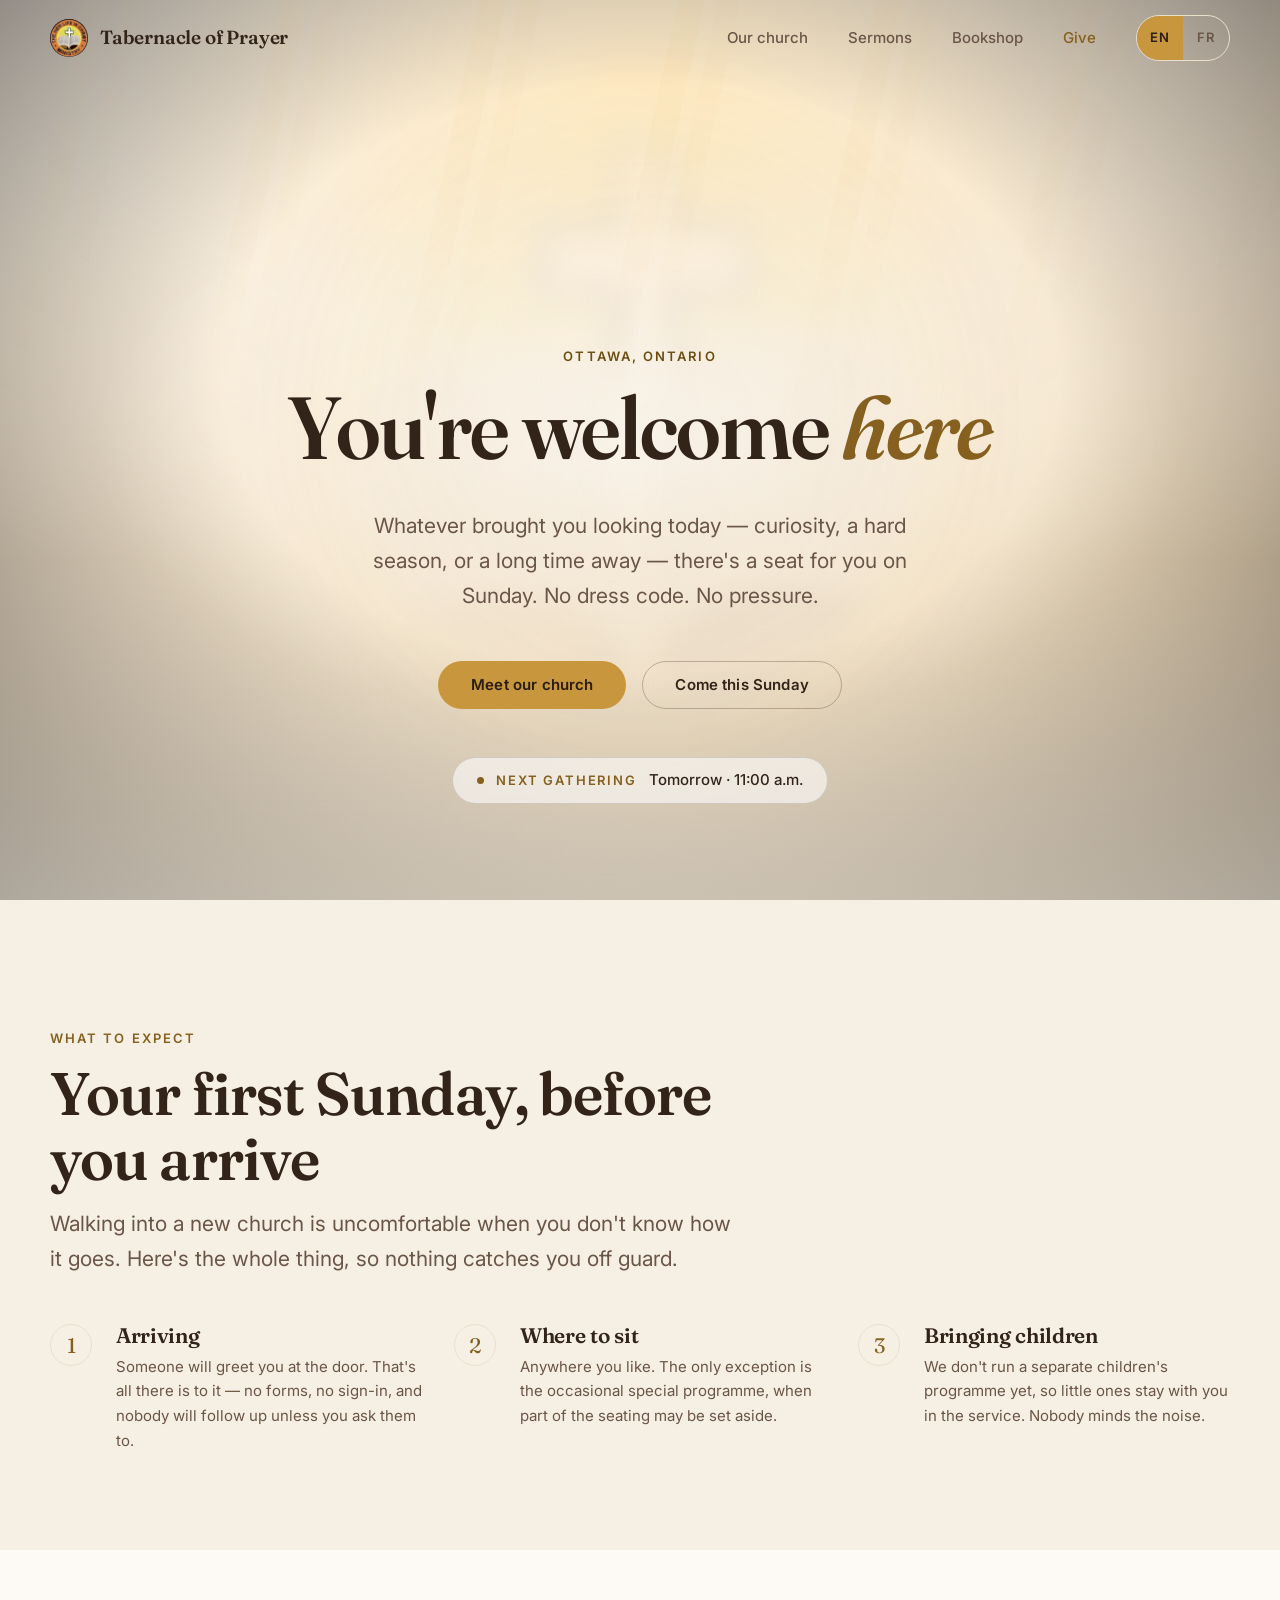
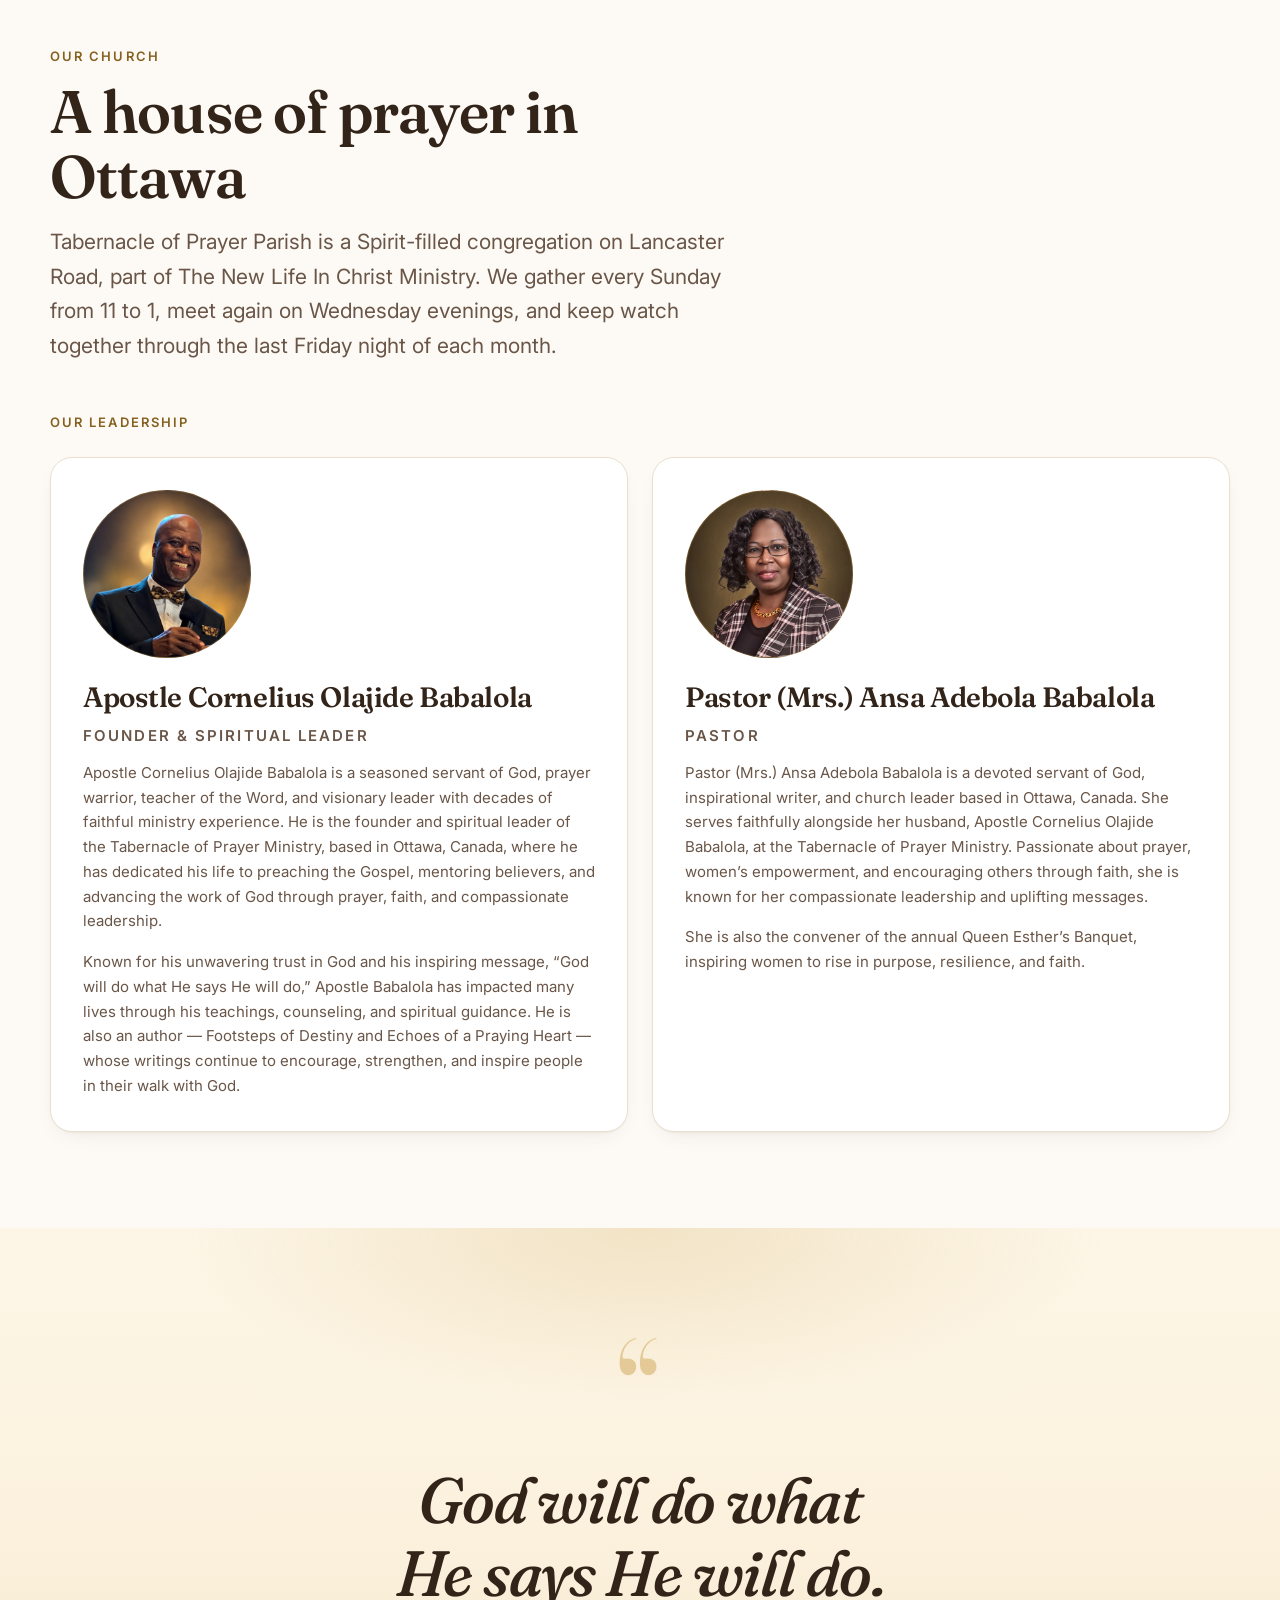
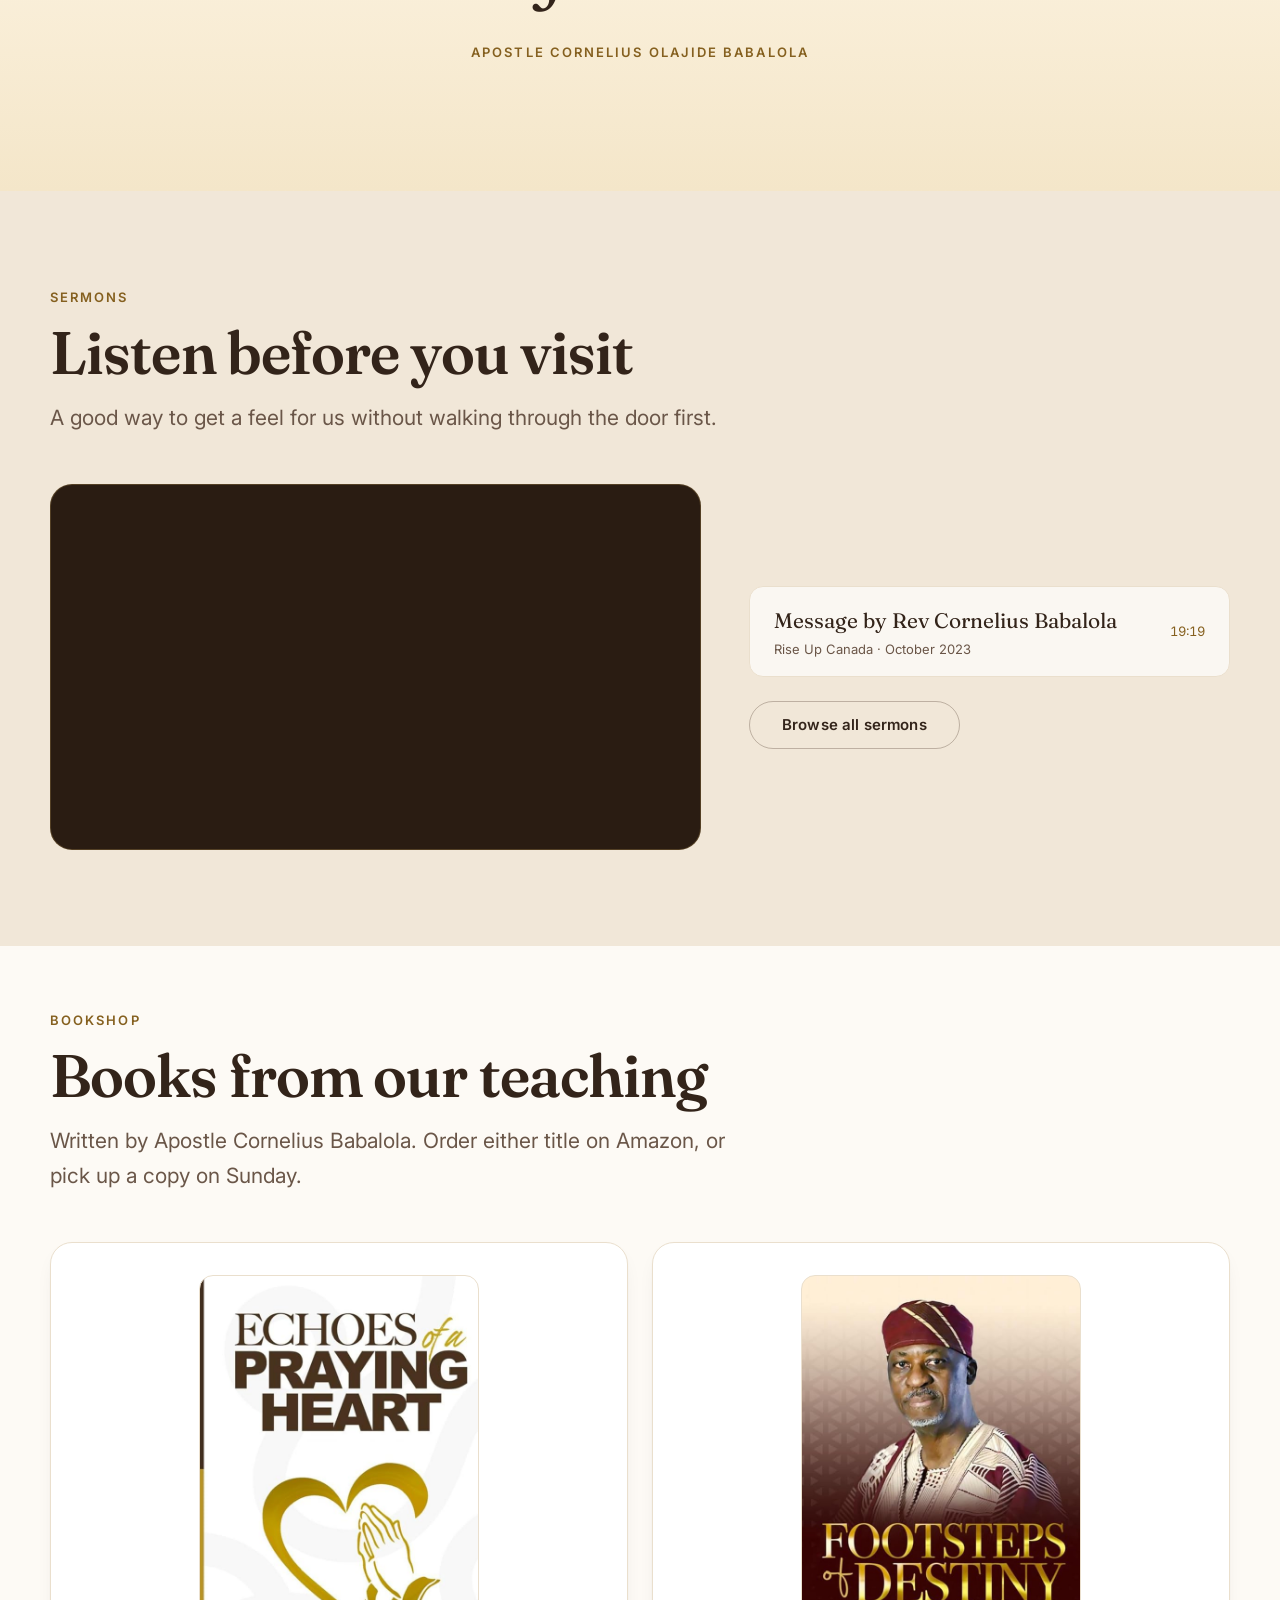
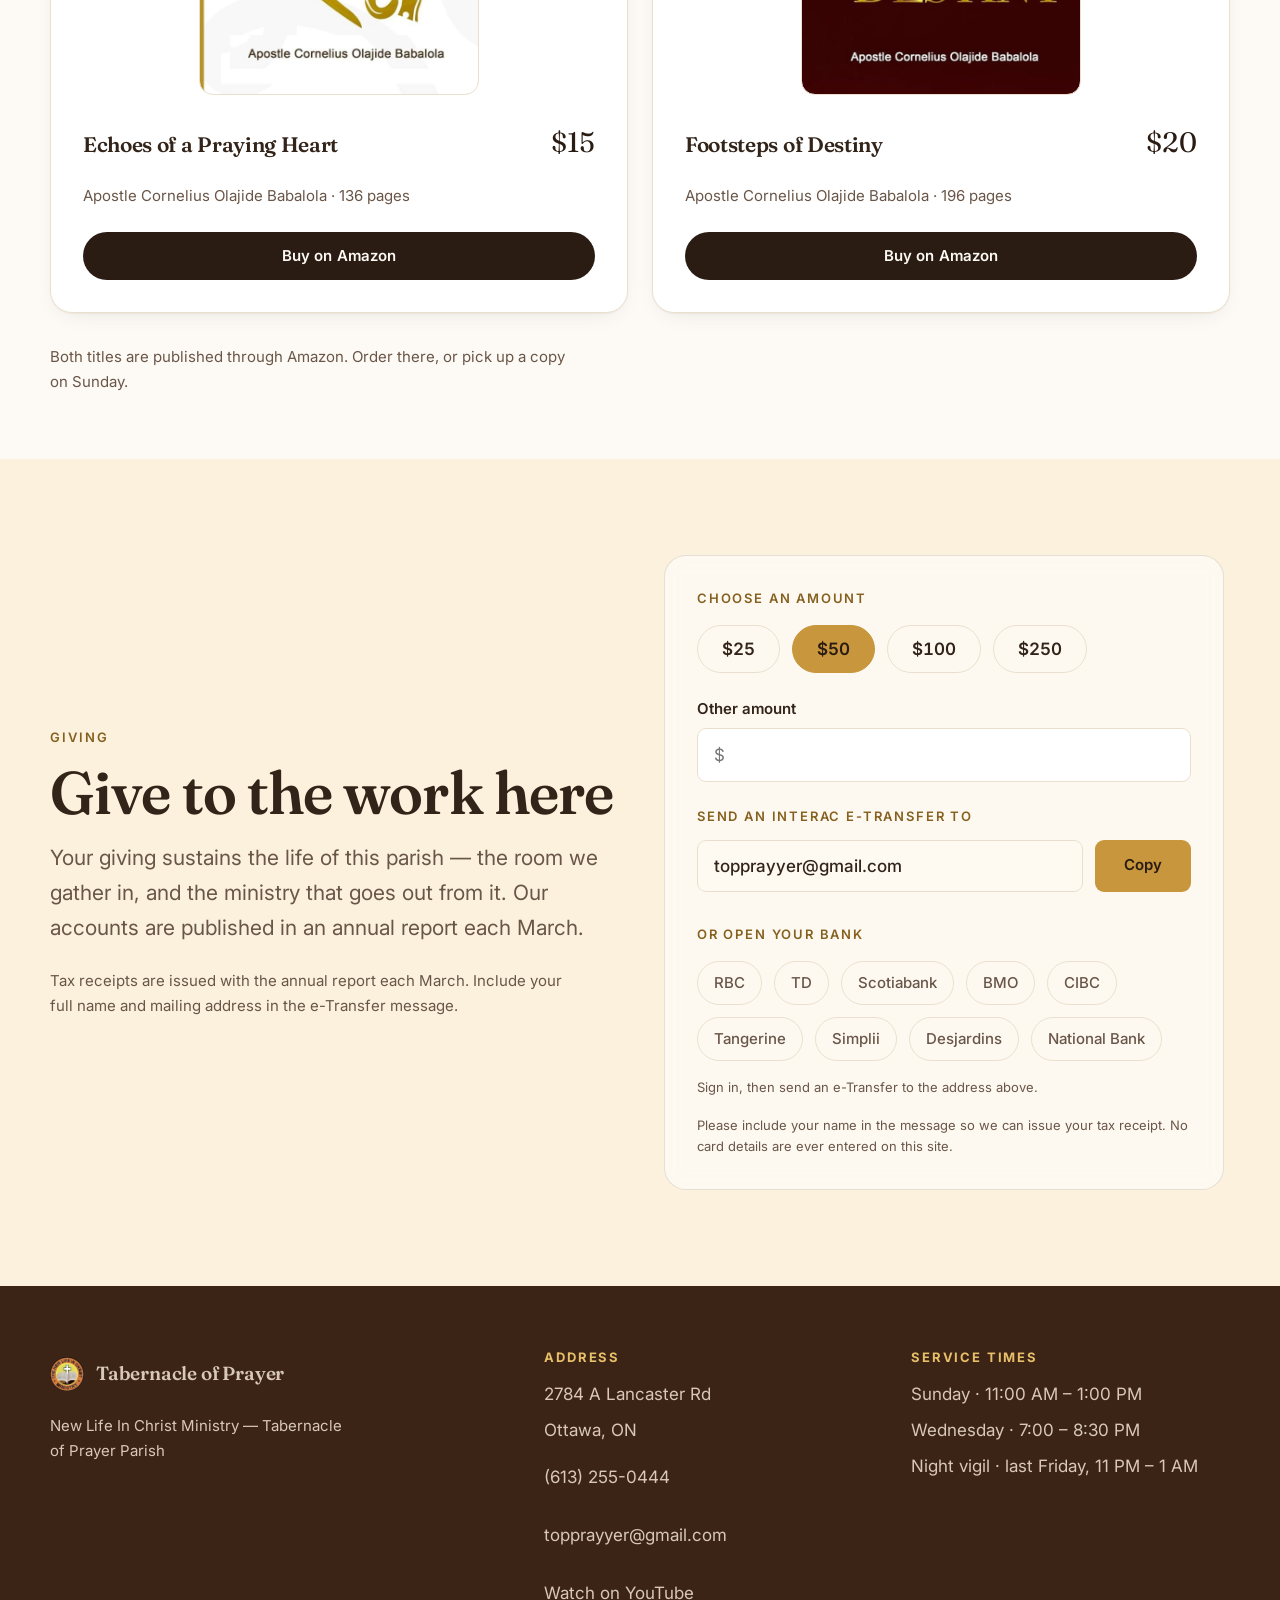
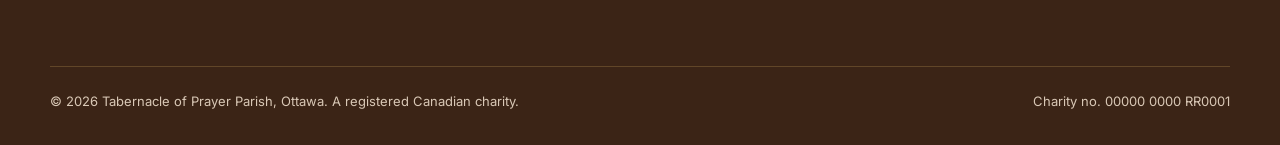
==== index.html @ a245c3f4 "Add parish site with brighter Morning Light palette Imports the site as currently deployed, then app" ====
<!doctype html>
<html lang="en-CA" class="no-js">
<head>
<meta charset="utf-8">
<meta name="viewport" content="width=device-width, initial-scale=1">
<title>Tabernacle of Prayer Parish — A church in Ottawa</title>
<meta name="description" content="A Spirit-filled church in Ottawa. Sunday worship 11am–1pm, Wednesday 7–8:30pm, and a night vigil the last Friday of every month. Everyone is welcome — come as you are.">
<meta name="theme-color" content="#1A0F0A">

<!-- Open Graph: controls how the site looks when shared to Facebook/WhatsApp,
     which is how most people will actually pass it around. -->
<meta property="og:type" content="website">
<meta property="og:title" content="Tabernacle of Prayer Parish — A church in Ottawa">
<!-- Social scrapers read the raw HTML and never run our JS, so this must be
     correct here — the runtime i18n update does not reach it. -->
<meta property="og:description" content="Sunday worship 11am–1pm, Wednesday 7–8:30pm, and a night vigil the last Friday of every month. Everyone is welcome.">
<meta property="og:locale" content="en_CA">
<meta property="og:locale:alternate" content="fr_CA">
<meta property="og:url" content="https://tabernacle-of-prayer-ottawa.netlify.app/">
<meta property="og:image" content="https://tabernacle-of-prayer-ottawa.netlify.app/assets/img/og-share.jpg">
<meta property="og:image:width" content="1200">
<meta property="og:image:height" content="630">
<meta property="og:image:alt" content="The Tabernacle of Prayer Parish crest over a city at dawn">
<meta name="twitter:card" content="summary_large_image">

<link rel="canonical" href="https://tabernacle-of-prayer-ottawa.netlify.app/">
<link rel="icon" type="image/png" sizes="32x32" href="brand/favicon-32.png">
<link rel="icon" type="image/png" sizes="16x16" href="brand/favicon-16.png">
<link rel="apple-touch-icon" href="brand/apple-touch-icon.png">

<!-- Lets Google show service times and address directly in search results.
     Only verified facts here — no postal code, because we don't have one. -->
<script type="application/ld+json">
{
  "@context": "https://schema.org",
  "@type": "Church",
  "name": "Tabernacle of Prayer Parish",
  "parentOrganization": { "@type": "Organization", "name": "New Life In Christ Ministry" },
  "url": "https://tabernacle-of-prayer-ottawa.netlify.app/",
  "logo": "https://tabernacle-of-prayer-ottawa.netlify.app/brand/logo.jpg",
  "image": "https://tabernacle-of-prayer-ottawa.netlify.app/assets/img/og-share.jpg",
  "telephone": "+1-613-255-0444",
  "email": "topprayyer@gmail.com",
  "address": {
    "@type": "PostalAddress",
    "streetAddress": "2784 A Lancaster Rd",
    "addressLocality": "Ottawa",
    "addressRegion": "ON",
    "addressCountry": "CA"
  },
  "founder": { "@type": "Person", "name": "Apostle Cornelius Olajide Babalola" },
  "sameAs": ["https://www.youtube.com/@TABERNACLEOFPRAYEROTTAWA"],
  "openingHoursSpecification": [
    { "@type": "OpeningHoursSpecification", "dayOfWeek": "Sunday",    "opens": "11:00", "closes": "13:00" },
    { "@type": "OpeningHoursSpecification", "dayOfWeek": "Wednesday", "opens": "19:00", "closes": "20:30" }
  ]
}
</script>

<link rel="preconnect" href="https://fonts.googleapis.com">
<link rel="preconnect" href="https://fonts.gstatic.com" crossorigin>
<link rel="stylesheet" href="https://fonts.googleapis.com/css2?family=Fraunces:opsz,wght@9..144,400;9..144,600;9..144,700&family=Inter:wght@400;500;600;700&display=swap">
<!-- Bump ?v= whenever you edit the CSS or JS. Static hosts cache these
     aggressively and visitors otherwise keep the old copy. -->
<link rel="stylesheet" href="assets/css/styles.css?v=10">
</head>
<body>

<a class="skip" href="#main" data-i18n="skip">Skip to main content</a>

<header class="header">
  <div class="wrap header__inner">
    <a class="brand" href="#top">
      <!-- Crest. Loader tries svg -> webp -> png -> jpg; see initLogo(). -->
      <img class="brand__logo" src="brand/logo.jpg" alt="" width="38" height="38"
           data-logo hidden>
      <svg class="brand__mark" width="26" height="26" viewBox="0 0 26 26" fill="none" aria-hidden="true">
        <path d="M13 1.5 15.6 9.4 23.5 12 15.6 14.6 13 22.5 10.4 14.6 2.5 12 10.4 9.4Z" fill="currentColor"/>
      </svg>
      <span>Tabernacle of Prayer</span>
    </a>

    <nav class="nav" aria-label="Primary">
      <a class="nav__link" href="#about"   data-i18n="nav.about">Our church</a>
      <a class="nav__link" href="#sermons" data-i18n="nav.sermons">Sermons</a>
      <a class="nav__link" href="#shop"    data-i18n="nav.shop">Bookshop</a>
      <a class="nav__link" href="#give"    data-i18n="nav.give">Give</a>
    </nav>

    <div class="lang" role="group" aria-label="Language / Langue">
      <button class="lang__btn" type="button" data-lang="en" aria-pressed="true"  lang="en">EN</button>
      <button class="lang__btn" type="button" data-lang="fr" aria-pressed="false" lang="fr">FR</button>
    </div>

    <button class="burger" type="button" aria-expanded="false" aria-controls="drawer"
            data-i18n-attr="aria-label:nav.menu" aria-label="Open menu">
      <svg width="20" height="20" viewBox="0 0 20 20" fill="none" aria-hidden="true">
        <path d="M2 5h16M2 10h16M2 15h16" stroke="currentColor" stroke-width="1.7" stroke-linecap="round"/>
      </svg>
    </button>
  </div>

  <div class="wrap">
    <div class="drawer" id="drawer" data-open="false">
      <a class="drawer__link" href="#about"   data-i18n="nav.about">Our church</a>
      <a class="drawer__link" href="#sermons" data-i18n="nav.sermons">Sermons</a>
      <a class="drawer__link" href="#shop"    data-i18n="nav.shop">Bookshop</a>
      <a class="drawer__link" href="#give"    data-i18n="nav.give">Give</a>
    </div>
  </div>
</header>

<main id="main">

<!-- ===== Hero =====
     Full-bleed Ottawa cityscape behind centred type.
     Drop an image at assets/img/ottawa.jpg (or .webp) and it takes over the
     background automatically — see initHeroImage() in app.js. Until then the
     gradient below stands in. Aim for a wide aerial/skyline shot, ideally
     with sky in the upper third so the nav stays legible. -->
<section class="hero" id="top">
  <!-- Background stack, in priority order:
       video (assets/video/hero.mp4) > photo (assets/img/ottawa.jpg) > CSS.
       Each replaces the one below it automatically. -->
  <video class="hero__video" data-hero-video muted loop playsinline
         preload="none" aria-hidden="true" hidden></video>
  <div class="hero__bg" data-hero-img aria-hidden="true"></div>
  <div class="hero__scrim" aria-hidden="true"></div>

  <!-- The crest, very large and very faint, as a focal anchor behind the type.
       Without it the hero is text floating on a gradient. -->
  <div class="hero__seal" aria-hidden="true"></div>

  <div class="wrap hero__content">
    <p class="eyebrow" data-intro style="--intro-delay:120ms" data-i18n="hero.eyebrow">Ottawa, Ontario</p>

    <!-- The mask wrapper is what makes the headline rise out of nothing rather
         than just fading. Kept to the whole block, not per line, because the
         line breaks differ between English and French. -->
    <h1 class="hero__title">
      <span class="mask"><span class="mask__in" style="--intro-delay:240ms">
        <span data-i18n="hero.title_a">You're welcome</span>
        <em data-i18n="hero.title_b">here</em>
      </span></span>
    </h1>

    <p class="hero__lede" data-intro style="--intro-delay:560ms" data-i18n="hero.lede">
      Whatever brought you looking today — curiosity, a hard season, or a long time away — there's a seat for you on Sunday. No dress code. No pressure.
    </p>

    <div class="hero__actions" data-intro style="--intro-delay:700ms">
      <a class="btn btn--primary" href="#about" data-i18n="hero.cta_visit">Meet our church</a>
      <a class="btn btn--ghost" href="https://www.google.com/maps/dir/?api=1&amp;destination=2784+A+Lancaster+Rd%2C+Ottawa%2C+ON"
         target="_blank" rel="noopener" data-i18n="hero.cta_watch">Come this Sunday</a>
    </div>

    <!-- Live: computed from the real schedule in Ottawa time. Gives a newcomer
         the one thing they actually want — when can I come? -->
    <p class="hero__next" data-intro style="--intro-delay:840ms" hidden>
      <span class="hero__next-dot" aria-hidden="true"></span>
      <span class="hero__next-label" data-i18n="hero.next_label">Next gathering</span>
      <span class="hero__next-value" id="next-gathering"></span>
    </p>
  </div>

</section>

<!-- ===== What to expect =====
     Every claim here is confirmed by the church. Do not add amenities —
     an earlier version invented a nursery and a coffee lobby, and a family
     could have arrived expecting childcare that doesn't exist. -->
<section class="section section--ink section--lead">
  <div class="wrap">
    <div class="section-head" data-reveal>
      <p class="eyebrow" data-i18n="expect.eyebrow">What to expect</p>
      <h2 style="font-size:var(--t-3xl)" data-i18n="expect.title">Your first Sunday, before you arrive</h2>
      <p class="lede" data-i18n="expect.lede">
        Walking into a new church is uncomfortable when you don't know how it goes. Here's the whole thing, so nothing catches you off guard.
      </p>
    </div>

    <div class="steps steps--three">
      <div class="step" data-reveal>
        <div class="step__num" aria-hidden="true">1</div>
        <div>
          <h3 data-i18n="expect.1_t">Arriving</h3>
          <p data-i18n="expect.1_b">Someone will greet you at the door. That's all there is to it — no forms, no sign-in, and nobody will follow up unless you ask them to.</p>
        </div>
      </div>
      <div class="step" data-reveal>
        <div class="step__num" aria-hidden="true">2</div>
        <div>
          <h3 data-i18n="expect.2_t">Where to sit</h3>
          <p data-i18n="expect.2_b">Anywhere you like. The only exception is the occasional special programme, when part of the seating may be set aside.</p>
        </div>
      </div>
      <div class="step" data-reveal>
        <div class="step__num" aria-hidden="true">3</div>
        <div>
          <h3 data-i18n="expect.3_t">Bringing children</h3>
          <p data-i18n="expect.3_b">We don't run a separate children's programme yet, so little ones stay with you in the service. Nobody minds the noise.</p>
        </div>
      </div>
    </div>
  </div>
</section>

<!-- ===== About the church ===== -->
<section class="section" id="about">
  <div class="wrap">
    <div class="section-head" data-reveal>
      <p class="eyebrow" data-i18n="about.eyebrow">Our church</p>
      <h2 style="font-size:var(--t-3xl)" data-i18n="about.title">A house of prayer in Ottawa</h2>
      <p class="lede" data-i18n="about.lede">
        Tabernacle of Prayer Parish is a Spirit-filled congregation on Lancaster Road, part of The New Life In Christ Ministry. We gather every Sunday from 11 to 1, meet again on Wednesday evenings, and keep watch together through the last Friday night of each month.
      </p>
    </div>

    <p class="eyebrow" data-reveal data-i18n="about.leaders">Our leadership</p>
    <div class="grid grid--2" style="margin-top:var(--s-4)">
      <article class="card" data-reveal>
        <!-- Drop assets/img/pastor-1.jpg and it fills automatically. -->
        <div class="person__photo" data-person="1" aria-hidden="true"><span>Photo</span></div>
        <h3 data-i18n="about.p1_n">Apostle Cornelius Olajide Babalola</h3>
        <p class="person__role" data-i18n="about.p1_r">Founder &amp; Spiritual Leader</p>
        <p data-i18n="about.p1_b">
          Apostle Cornelius Olajide Babalola is a seasoned servant of God, prayer warrior, teacher of the Word, and visionary leader with decades of faithful ministry experience.
        </p>
        <p class="person__bio2" data-i18n="about.p1_b2">
          Known for his unwavering trust in God and his inspiring message, “God will do what He says He will do,” Apostle Babalola has impacted many lives through his teachings, counseling, and spiritual guidance.
        </p>
      </article>

      <article class="card" data-reveal>
        <!-- Drop assets/img/pastor-2.jpg and it fills automatically. -->
        <div class="person__photo" data-person="2" aria-hidden="true"><span>Photo</span></div>
        <h3 data-i18n="about.p2_n">Pastor (Mrs.) Ansa Adebola Babalola</h3>
        <p class="person__role" data-i18n="about.p2_r">Pastor</p>
        <p data-i18n="about.p2_b">
          Pastor (Mrs.) Ansa Adebola Babalola is a devoted servant of God, inspirational writer, and church leader based in Ottawa, Canada. She serves faithfully alongside her husband at the Tabernacle of Prayer Ministry.
        </p>
        <p class="person__bio2" data-i18n="about.p2_b2">
          She is also the convener of the annual Queen Esther’s Banquet, inspiring women to rise in purpose, resilience, and faith.
        </p>
      </article>
    </div>
  </div>
</section>

<!-- ===== Pull quote =====
     A deliberate pause between meeting the leaders and hearing him preach.
     Taller and far sparser than any other section — the rhythm break is the
     point, so resist adding anything else in here. -->
<section class="quote" aria-labelledby="quote-text">
  <div class="wrap">
    <span class="quote__mark" aria-hidden="true">&ldquo;</span>
    <blockquote data-reveal>
      <p id="quote-text" data-i18n="quote.text">God will do what He says He will do.</p>
      <cite data-i18n="quote.attr">Apostle Cornelius Olajide Babalola</cite>
    </blockquote>
  </div>
</section>

<!-- ===== Sermons ===== -->
<section class="section section--ink" id="sermons" style="background:var(--ink-soft)">
  <div class="wrap">
    <div class="section-head" data-reveal>
      <p class="eyebrow" data-i18n="sermons.eyebrow">Sermons</p>
      <h2 style="font-size:var(--t-3xl)" data-i18n="sermons.title">Listen before you visit</h2>
      <p class="lede" data-i18n="sermons.lede">
        Every message is posted here by Monday. A good way to get a feel for us without walking through the door first.
      </p>
    </div>

    <div class="feature">
      <!-- youtube-nocookie: no tracking cookie is set until the visitor actually
           presses play. loading="lazy" keeps the ~1MB player off the critical
           path, since this sits below the fold. -->
      <div class="media media--video" data-reveal>
        <iframe
          src="https://www.youtube-nocookie.com/embed/hrMvUGcZoS8?rel=0"
          title="Message by Rev Cornelius Babalola — Rise Up Canada 2023"
          loading="lazy" allowfullscreen
          referrerpolicy="strict-origin-when-cross-origin"
          allow="accelerometer; clipboard-write; encrypted-media; gyroscope; picture-in-picture"></iframe>
      </div>

      <div data-reveal>
        <div class="sermon-list">
          <a class="sermon" href="https://www.youtube.com/watch?v=hrMvUGcZoS8"
             target="_blank" rel="noopener">
            <div class="sermon__meta">
              <div class="sermon__title" data-i18n="sermons.s1_t">Message by Rev Cornelius Babalola</div>
              <div class="sermon__sub" data-i18n="sermons.s1_s">Rise Up Canada · October 2023</div>
            </div>
            <span class="sermon__dur">19:19</span>
          </a>
        </div>
        <p style="margin-top:var(--s-4)">
          <a class="btn btn--ghost" href="https://www.youtube.com/@TABERNACLEOFPRAYEROTTAWA"
             target="_blank" rel="noopener" data-i18n="sermons.all">Browse all sermons</a>
        </p>
      </div>
    </div>
  </div>
</section>

<!-- ===== Bookshop ===== -->
<section class="section section--tight" id="shop">
  <div class="wrap">
    <div class="section-head" data-reveal>
      <p class="eyebrow" data-i18n="shop.eyebrow">Bookshop</p>
      <h2 style="font-size:var(--t-3xl)" data-i18n="shop.title">Books from our teaching</h2>
      <p class="lede" data-i18n="shop.lede">
        Written by our pastoral team and a few friends of the house. Pick one up on Sunday, or order it and we'll ship anywhere in Canada.
      </p>
    </div>

    <div class="grid grid--2">
      <article class="card card--hover" data-reveal>
        <div class="book__cover" data-book="1"><span data-i18n="shop.b1_t">Echoes of a Praying Heart</span></div>
        <div class="book__row">
          <h3 style="font-size:var(--t-lg)" data-i18n="shop.b1_t">Echoes of a Praying Heart</h3>
          <span class="book__price">$15</span>
        </div>
        <p class="book__author" data-i18n="shop.b1_a">Apostle Cornelius Olajide Babalola · 136 pages</p>
        <p style="margin-top:var(--s-4)">
          <a class="btn btn--dark btn--wide" href="https://www.amazon.ca/dp/B0H52ZH3Y3"
             target="_blank" rel="noopener" data-i18n="shop.buy">Buy on Amazon</a>
        </p>
      </article>

      <article class="card card--hover" data-reveal>
        <div class="book__cover" data-book="2"><span data-i18n="shop.b2_t">Footsteps of Destiny</span></div>
        <div class="book__row">
          <h3 style="font-size:var(--t-lg)" data-i18n="shop.b2_t">Footsteps of Destiny</h3>
          <span class="book__price">$20</span>
        </div>
        <p class="book__author" data-i18n="shop.b2_a">Apostle Cornelius Olajide Babalola · 196 pages</p>
        <p style="margin-top:var(--s-4)">
          <a class="btn btn--dark btn--wide" href="https://www.amazon.ca/dp/B0H56C8QND"
             target="_blank" rel="noopener" data-i18n="shop.buy">Buy on Amazon</a>
        </p>
      </article>
          </div>

    <p class="lede" style="font-size:var(--t-sm);margin-top:var(--s-5)" data-reveal data-i18n="shop.note">
      Orders are handled by our store partner. Shipping across Canada, or collect free on Sunday.
    </p>
  </div>
</section>

<!-- ===== Giving ===== -->
<section class="section section--ink" id="give">
  <div class="wrap">
    <div class="give">
      <div data-reveal>
        <p class="eyebrow" data-i18n="give.eyebrow">Giving</p>
        <h2 style="font-size:var(--t-3xl)" data-i18n="give.title">Give to the work here</h2>
        <p class="lede" data-i18n="give.lede">
          Giving pays for our building, our staff, our kids' programs, and the food bank we run on Thursdays. Every dollar is accounted for in our annual report.
        </p>
        <p class="lede" style="font-size:var(--t-sm);margin-top:var(--s-4)" data-i18n="give.receipt">
          Tax receipts are issued each February for all gifts over $20.
        </p>
      </div>

      <div class="hero__card" style="margin-top:0" data-reveal>
        <p style="font-size:var(--t-xs);font-weight:600;letter-spacing:.14em;text-transform:uppercase;color:var(--gold-light);margin-bottom:var(--s-3)"
           id="give-label" data-i18n="give.amount_label">Choose an amount</p>

        <div class="amounts" role="group" aria-labelledby="give-label">
          <button class="amount" type="button" aria-pressed="false">$25</button>
          <button class="amount" type="button" aria-pressed="true">$50</button>
          <button class="amount" type="button" aria-pressed="false">$100</button>
          <button class="amount" type="button" aria-pressed="false">$250</button>
        </div>

        <div class="field">
          <label for="give-custom" data-i18n="give.custom">Other amount</label>
          <input id="give-custom" type="number" min="1" step="1" inputmode="numeric" placeholder="$">
        </div>

        <p class="etransfer__label" data-i18n="give.etransfer_label">Send an Interac e-Transfer to</p>
        <div class="etransfer">
          <code id="etransfer-email">topprayyer@gmail.com</code>
          <button class="etransfer__copy" type="button"
                  data-copy="topprayyer@gmail.com"
                  data-i18n-attr="aria-label:give.copy">
            <span data-i18n="give.copy">Copy</span>
          </button>
        </div>
        <!-- Interac has no deep-link scheme — a website cannot pre-fill a
             transfer. These just open each bank's sign-in so the giver isn't
             hunting for it; the address above is already on their clipboard. -->
        <p class="banks__label" data-i18n="give.banks_label">Or open your bank</p>
        <div class="banks">
          <a class="bank" href="https://www.rbcroyalbank.com/" target="_blank" rel="noopener">RBC</a>
          <a class="bank" href="https://easyweb.td.com/" target="_blank" rel="noopener">TD</a>
          <a class="bank" href="https://www.scotiabank.com/ca/en/personal.html" target="_blank" rel="noopener">Scotiabank</a>
          <a class="bank" href="https://www1.bmo.com/banking/digital/login" target="_blank" rel="noopener">BMO</a>
          <a class="bank" href="https://www.cibc.com/en/personal-banking.html" target="_blank" rel="noopener">CIBC</a>
          <a class="bank" href="https://www.tangerine.ca/" target="_blank" rel="noopener">Tangerine</a>
          <a class="bank" href="https://www.simplii.com/" target="_blank" rel="noopener">Simplii</a>
          <a class="bank" href="https://www.desjardins.com/" target="_blank" rel="noopener">Desjardins</a>
          <a class="bank" href="https://www.nbc.ca/" target="_blank" rel="noopener">National Bank</a>
        </div>
        <p class="banks__note" data-i18n="give.banks_note">
          Sign in, then send an e-Transfer to the address above.
        </p>

        <p style="font-size:var(--t-xs);color:var(--muted-on-ink);margin-top:var(--s-3)" data-i18n="give.note">
          Please include your name in the message so we can issue your tax receipt. No card details are ever entered on this site.
        </p>
      </div>
    </div>
  </div>
</section>

</main>

<footer class="footer">
  <div class="wrap">
    <div class="footer__grid">
      <div>
        <a class="brand" href="#top" style="margin-bottom:var(--s-3)">
          <img class="brand__logo" src="brand/logo.png" alt="" width="34" height="34"
               data-logo hidden>
          <svg class="brand__mark" width="24" height="24" viewBox="0 0 26 26" fill="none" aria-hidden="true">
            <path d="M13 1.5 15.6 9.4 23.5 12 15.6 14.6 13 22.5 10.4 14.6 2.5 12 10.4 9.4Z" fill="currentColor"/>
          </svg>
          <span>Tabernacle of Prayer</span>
        </a>
        <p style="font-size:var(--t-sm);max-width:34ch;margin-bottom:var(--s-3)" data-i18n="footer.ministry">
          New Life In Christ Ministry — Tabernacle of Prayer Parish
        </p>
        
      </div>

      <div>
        <h3 data-i18n="footer.address">Address</h3>
        <ul>
          <li>2784 A Lancaster Rd</li>
          <li>Ottawa, ON</li>  <!-- TODO: add postal code -->
          <li><a href="tel:+16132550444">(613) 255-0444</a></li>
          <li><a href="mailto:topprayyer@gmail.com">topprayyer@gmail.com</a></li>
          <li><a href="https://www.youtube.com/@TABERNACLEOFPRAYEROTTAWA" target="_blank" rel="noopener" data-i18n="footer.youtube">Watch on YouTube</a></li>
        </ul>
      </div>

      <div>
        <h3 data-i18n="footer.times">Service times</h3>
        <ul>
          <li data-i18n="footer.svc_sun">Sunday · 11:00 AM – 1:00 PM</li>
          <li data-i18n="footer.svc_wed">Wednesday · 7:00 – 8:30 PM</li>
          <li data-i18n="footer.svc_vigil">Night vigil · last Friday, 11 PM – 1 AM</li>
        </ul>
      </div>
    </div>

    <div class="footer__base">
      <span>&copy; <span id="yr">2026</span> <span data-i18n="footer.rights">Tabernacle of Prayer, Ottawa. A registered Canadian charity.</span></span>
      <span data-i18n="footer.charity">Charity no. 00000 0000 RR0001</span>
    </div>
  </div>
</footer>

<script>document.getElementById("yr").textContent = new Date().getFullYear();</script>
<script src="assets/js/app.js?v=10" defer></script>
</body>
</html>
---- assets/css/styles.css ----
/* ==========================================================================
   Tabernacle of Prayer Parish — Ottawa
   Design tokens + component styles

   Palette taken from the parish crest and existing Canva artwork:
   espresso ground, crest gold, burnt-orange accent, warm cream.
   ========================================================================== */

/* --- Tokens ------------------------------------------------------------- */
:root {
  /* Colour — drawn from the Tabernacle of Prayer Parish crest and the
     real crest: orange ring, gold field, warm sepia grounds.
     Two earlier readings were wrong and are corrected here — an aubergine
     ground (the brand's darks are warm brown, not purple) and an 'oxblood'
     ring sampled from a compressed thumbnail (it is orange). */
  --ink:          #1A0F0A;  /* espresso near-black, primary ground */
  --ink-soft:     #2A1A11;
  --brand-deep:   #7F3A10;  /* deep burnt orange, from the crest ring */
  --brand-orange: #E5822F;  /* the crest ring itself */
  --gold:         #C8963C;  /* the crest's gold */
  --gold-light:   #E8C069;
  --gold-dim:     #85601F;  /* AA-safe gold for small text on cream */
  --ember:        #C4442A;  /* focus/alert, sits between ring orange and red */
  --cream:        #FBF6EE;  /* warm cream, matches the artwork grounds */
  --paper:        #FFFFFF;
  --body:         #2B1F18;
  --muted:        #6A5648;  /* verified 4.5:1+ on cream */
  --muted-on-ink: #D2C3B4;  /* verified 4.5:1+ on ink */
  --line:         #E8DCCC;
  --line-on-ink:  rgba(232, 192, 105, 0.22);

  /* Semantic */
  --bg:           var(--cream);
  --fg:           var(--body);
  --accent:       var(--gold-dim);
  --focus:        var(--ember);

  /* Type */
  --font-display: "Fraunces", "Iowan Old Style", Georgia, serif;
  --font-body:    "Inter", -apple-system, BlinkMacSystemFont, "Segoe UI", sans-serif;

  /* Fluid type scale */
  --t-xs:   0.8125rem;
  --t-sm:   0.9375rem;
  --t-base: 1.0625rem;
  --t-lg:   clamp(1.125rem, 0.5vw + 1rem, 1.3125rem);
  --t-xl:   clamp(1.375rem, 1vw + 1.1rem, 1.75rem);
  --t-2xl:  clamp(1.75rem, 2vw + 1.2rem, 2.5rem);
  --t-3xl:  clamp(2.25rem, 3.5vw + 1.2rem, 3.75rem);
  --t-hero: clamp(2.75rem, 6vw + 1rem, 5.5rem);

  /* Spacing — spacious end of the scale, per density dial */
  --s-1: 0.5rem;  --s-2: 0.75rem; --s-3: 1rem;    --s-4: 1.5rem;
  --s-5: 2rem;    --s-6: 3rem;    --s-7: 4rem;    --s-8: 6rem;
  --s-9: 8rem;

  /* Form */
  --radius:    14px;
  --radius-sm: 9px;
  --radius-lg: 22px;
  --shadow:    0 1px 2px rgba(26,15,10,.05), 0 8px 24px -12px rgba(26,15,10,.16);
  --shadow-lg: 0 2px 4px rgba(26,15,10,.05), 0 24px 56px -20px rgba(26,15,10,.28);

  /* Motion */
  --ease: cubic-bezier(.22,.61,.36,1);
  --dur:  260ms;

  --wrap: 1180px;
}

/* --- Reset -------------------------------------------------------------- */
*, *::before, *::after { box-sizing: border-box; }
html { -webkit-text-size-adjust: 100%; scroll-behavior: smooth; }
@media (prefers-reduced-motion: reduce) { html { scroll-behavior: auto; } }

body {
  margin: 0;
  background: var(--bg);
  color: var(--fg);
  font-family: var(--font-body);
  font-size: var(--t-base);
  line-height: 1.65;
  -webkit-font-smoothing: antialiased;
  overflow-x: hidden;
}

h1,h2,h3,h4 {
  font-family: var(--font-display);
  font-weight: 600;
  line-height: 1.08;
  letter-spacing: -0.015em;
  margin: 0;
  font-variation-settings: "SOFT" 20, "WONK" 1;
}

p { margin: 0; }
img, svg, video { max-width: 100%; display: block; }
a { color: inherit; }

/* Must come after the img rule above. An author-level `display: block` beats
   the UA stylesheet's `[hidden] { display: none }` no matter the specificity,
   so without this a hidden <img> still reserves its box. */
[hidden] { display: none !important; }

/* Focus — keyboard only, never removed */
:focus-visible {
  outline: 3px solid var(--focus);
  outline-offset: 3px;
  border-radius: 4px;
}
:focus:not(:focus-visible) { outline: none; }

/* --- Layout helpers ----------------------------------------------------- */
.wrap { width: min(100% - 2.5rem, var(--wrap)); margin-inline: auto; }
@media (min-width: 768px) { .wrap { width: min(100% - 5rem, var(--wrap)); } }

.section { padding-block: var(--s-8); }
@media (max-width: 640px) { .section { padding-block: var(--s-7); } }

/* --- Scroll rhythm ------------------------------------------------------
   Uniform spacing reads as competent but monotonous — every section the same
   height, the same pace. These variations give the page a cadence: a dense
   block, then a wide breath, then a tighter one. The pull quote (--s-9) is
   the long exhale; the bookshop is deliberately tighter so the quote and the
   giving section feel more open by contrast. */

/* Opening section sits directly under a full-bleed hero — it needs more air
   above it than a section following normal content would. */
.section--lead { padding-block: var(--s-9) var(--s-8); }

/* Tighter, denser block. Used where the content is already visually busy. */
.section--tight { padding-block: var(--s-7); }

/* Hairline between two consecutive dark sections, so they don't merge into
   one undifferentiated slab. */
.section--ink + .section--ink { border-top: 1px solid var(--line-on-ink); }

@media (max-width: 640px) {
  .section--lead  { padding-block: var(--s-8) var(--s-7); }
  .section--tight { padding-block: var(--s-6); }
}

/* The header is fixed, so anchor jumps must stop clear of it rather than
   landing with the heading tucked underneath. */
section[id] { scroll-margin-top: 88px; }

.section--ink { background: var(--ink); color: var(--cream); }
.section--ink h2, .section--ink h3 { color: var(--cream); }

.eyebrow {
  font-family: var(--font-body);
  font-size: var(--t-xs);
  font-weight: 600;
  letter-spacing: .16em;
  text-transform: uppercase;
  color: var(--accent);
  margin-bottom: var(--s-2);
}
.section--ink .eyebrow { color: var(--gold-light); }

.lede {
  font-size: var(--t-lg);
  color: var(--muted);
  max-width: 58ch;      /* keeps measure readable when French runs long */
  margin-top: var(--s-3);
}
.section--ink .lede { color: var(--muted-on-ink); }

.section-head { max-width: 62ch; margin-bottom: var(--s-6); }

/* --- Skip link ---------------------------------------------------------- */
.skip {
  position: absolute; left: var(--s-3); top: -100px;
  background: var(--ink); color: var(--cream);
  padding: var(--s-2) var(--s-4); border-radius: var(--radius-sm);
  z-index: 200; transition: top 180ms var(--ease);
}
.skip:focus { top: var(--s-3); }

/* --- Buttons ------------------------------------------------------------ */
.btn {
  display: inline-flex; align-items: center; justify-content: center;
  gap: var(--s-2);
  min-height: 48px;                 /* exceeds 44px touch minimum */
  padding: 0 var(--s-5);
  border: 1px solid transparent;
  border-radius: 100px;
  font: inherit;
  font-size: var(--t-sm);
  font-weight: 600;
  letter-spacing: .01em;
  text-decoration: none;
  cursor: pointer;
  transition: transform var(--dur) var(--ease),
              background-color var(--dur) var(--ease),
              border-color var(--dur) var(--ease),
              color var(--dur) var(--ease);
}
.btn:hover { transform: translateY(-2px); }
.btn:active { transform: translateY(0); }

.btn--primary { background: var(--gold); color: var(--ink); }
.btn--primary:hover { background: var(--gold-light); }

.btn--ghost {
  background: transparent; color: var(--cream);
  border-color: rgba(251,246,238,.34);
}
.btn--ghost:hover { border-color: var(--gold-light); color: var(--gold-light); }

.btn--dark { background: var(--ink); color: var(--cream); }
.btn--dark:hover { background: var(--brand-deep); }

.btn--outline { background: transparent; color: var(--ink); border-color: var(--line); }
.btn--outline:hover { border-color: var(--ink); }

.btn--wide { width: 100%; }

/* --- Header ------------------------------------------------------------- */
/* Transparent over the hero photo, solid once you scroll past it. The hero
   scrim is dark enough at the top that nav links stay legible against any
   photograph. */
.header {
  /* fixed, not sticky: sticky stays in flow and would push the hero down,
     leaving a bare strip above the photo instead of floating over it. */
  position: fixed; top: 0; left: 0; right: 0; z-index: 100;
  background: transparent;
  border-bottom: 1px solid transparent;
  transition: background var(--dur) var(--ease),
              border-color var(--dur) var(--ease),
              backdrop-filter var(--dur) var(--ease);
}
.header[data-scrolled="true"] {
  background: rgba(26,15,10,.94);
  backdrop-filter: blur(14px) saturate(1.4);
  -webkit-backdrop-filter: blur(14px) saturate(1.4);
  border-bottom-color: var(--line-on-ink);
}
.header__inner {
  display: flex; align-items: center; gap: var(--s-4);
  min-height: 76px;
}

.brand {
  display: flex; align-items: center; gap: var(--s-2);
  text-decoration: none; color: var(--cream);
  font-family: var(--font-display);
  font-size: 1.1875rem; font-weight: 600; letter-spacing: -.01em;
  margin-right: auto;
  padding-block: 7px;        /* lifts the tap area to 44px+ */
  white-space: nowrap;       /* never let the church name break across lines */
}
/* Smaller type here needs more padding, not less, to hold the 44px tap area.
   "Tabernacle of Prayer" is a long wordmark; on the narrowest phones the
   decorative star is dropped so the name itself stays on one line at a
   readable size. The name carries the identity, the star doesn't. */
@media (max-width: 430px) {
  .brand { font-size: 1rem; gap: 7px; padding-block: 11px; min-width: 0; }
  .header .brand__mark { display: none; }
}
.brand__mark { flex: 0 0 auto; color: var(--gold); }

/* The crest, once brand/logo.* exists. Circular emblem, so it's sized square
   and kept crisp; object-fit guards against a non-square export. */
.brand__logo {
  flex: 0 0 auto;
  width: 38px; height: 38px;
  object-fit: contain;
  border-radius: 50%;
}
.footer .brand__logo { width: 34px; height: 34px; }
/* Below 430px there isn't room for crest + "Tabernacle of Prayer" + language
   toggle + menu on one line. The wordmark wins in the header; the crest still
   shows in the footer, where there's space. */
@media (max-width: 430px) { .header .brand__logo { display: none; } }

.nav { display: none; align-items: center; gap: var(--s-1); }
@media (min-width: 900px) { .nav { display: flex; } }

.nav__link {
  padding: var(--s-2) var(--s-3);
  border-radius: 100px;
  font-size: var(--t-sm); font-weight: 500;
  color: var(--muted-on-ink);
  text-decoration: none;
  transition: color var(--dur) var(--ease), background-color var(--dur) var(--ease);
}
.nav__link:hover { color: var(--cream); background: rgba(251,246,238,.08); }
.nav__link[aria-current="true"] { color: var(--gold-light); }

/* Language toggle */
.lang {
  display: inline-flex; align-items: stretch;
  border: 1px solid var(--line-on-ink);
  border-radius: 100px; overflow: hidden;
  flex: 0 0 auto;   /* never let a long church name squeeze the tap targets */
}
.lang__btn {
  min-height: 44px; min-width: 46px;   /* 44px is the iOS touch minimum */
  padding: 0 var(--s-2);
  background: transparent; border: 0;
  color: var(--muted-on-ink);
  font: inherit; font-size: var(--t-xs); font-weight: 600; letter-spacing: .06em;
  cursor: pointer;
  transition: background-color var(--dur) var(--ease), color var(--dur) var(--ease);
}
.lang__btn:hover { color: var(--cream); }
.lang__btn[aria-pressed="true"] { background: var(--gold); color: var(--ink); }

/* Mobile menu */
.burger {
  display: inline-flex; align-items: center; justify-content: center;
  flex: 0 0 auto;   /* same reason as .lang — must hold 48px */
  width: 48px; height: 48px;
  background: transparent; border: 1px solid var(--line-on-ink);
  border-radius: 100px; color: var(--cream); cursor: pointer;
}
@media (min-width: 900px) { .burger { display: none; } }

.drawer {
  display: none;
  padding: var(--s-3) 0 var(--s-5);
  border-top: 1px solid var(--line-on-ink);
}
.drawer[data-open="true"] { display: block; }
@media (min-width: 900px) { .drawer { display: none !important; } }
.drawer__link {
  display: block; padding: var(--s-3) var(--s-2);
  color: var(--cream); text-decoration: none;
  font-size: var(--t-lg); font-family: var(--font-display);
  border-bottom: 1px solid var(--line-on-ink);
}

/* --- Hero --------------------------------------------------------------- */
.hero {
  position: relative;
  background: var(--ink);
  color: var(--cream);
  /* Full viewport, so nothing from the next section peeks above the fold —
     landing on the site shows the hero and nothing else. svh rather than vh
     so the iOS toolbar collapsing doesn't cause a jump. */
  min-height: 100svh;
  display: flex;
  flex-direction: column;
  justify-content: flex-end;       /* type sits low in the frame */
  padding-block: var(--s-9) 0;
  overflow: hidden;
  isolation: isolate;
}
@supports not (min-height: 100svh) { .hero { min-height: 100vh; } }

/* On a phone the generous desktop padding pushes the service-times bar below
   the fold — the one thing a first-time visitor is actually looking for.
   Tighten the vertical rhythm so the bar lands on-screen. */
@media (max-width: 640px) {
  .hero { min-height: 100svh; padding-block: var(--s-6) 0; }
  .hero__content { padding-bottom: var(--s-4); }
  .hero__actions { width: 100%; }
  .hero__actions .btn { flex: 1 1 auto; }
  /* French runs ~4 lines here against English's 3; drop a step so both fit. */
  .hero__lede { font-size: var(--t-base); margin-top: var(--s-3); }
  .hero__bar-inner { gap: var(--s-3); padding-block: var(--s-3); }
}

/* Looping worship clip, when one exists. Sits below the scrim, above nothing. */
.hero__video {
  position: absolute; inset: 0; z-index: -3;
  width: 100%; height: 100%;
  object-fit: cover;
  /* Slightly desaturated and darkened so the type stays dominant and the
     footage reads as atmosphere rather than as a video the visitor should
     be watching. */
  filter: saturate(.86) brightness(.72);
}
/* With video playing, the CSS panel steps aside — two competing treatments
   layered on top of each other looks like a mistake. */
.hero__video:not([hidden]) ~ .hero__bg { opacity: 0; }
.hero__video:not([hidden]) ~ .hero__seal { opacity: .05; }

/* Background layer. Replaced by the real photo via [data-hero-img]. */
.hero__bg {
  position: absolute; inset: 0; z-index: -2;
  background:
    /* Stage lighting, not a brown wash. The earlier version put burnt orange
       across the whole panel, which read muddy — mid-brown on mid-brown with
       nothing to look at. This drops the base to near-black and concentrates
       the warmth into one source, the way a lit platform actually looks. */
    radial-gradient(40% 34% at 50% 30%, rgba(255,214,140,.16), transparent 72%),
    radial-gradient(78% 52% at 50% -6%, rgba(232,178,88,.30),  transparent 70%),
    radial-gradient(46% 40% at 12% 12%, rgba(200,150,60,.13),  transparent 64%),
    radial-gradient(42% 38% at 90% 14%, rgba(196,68,42,.11),   transparent 62%),
    linear-gradient(180deg, #2A1608 0%, #150B05 38%, #0C0604 74%, #070302 100%);
  background-size: cover;
  background-position: center;
  animation: drift 30s var(--ease) infinite alternate;
}
.hero__bg[data-loaded="true"] { animation: none; }

/* Light shafts — the motif your own artwork already uses. Pure CSS, so it
   costs nothing to load and looks intentional rather than like a missing
   photo. Shown only while no photograph is present; a real image replaces it
   entirely. */
.hero__bg:not([data-loaded="true"])::after {
  content: "";
  position: absolute; inset: -25%;
  background: repeating-linear-gradient(
    102deg,
    transparent 0 2.4%,
    rgba(232,192,105,.075) 2.4% 3.6%,
    transparent 3.6% 4.2%,
    rgba(232,192,105,.045) 4.2% 5.2%,
    transparent 5.2% 9%
  );
  /* Fade the beams out toward the edges so they read as light falling from
     above rather than as stripes running off the canvas. */
  -webkit-mask-image: radial-gradient(66% 72% at 48% 6%, #000 4%, transparent 74%);
          mask-image: radial-gradient(66% 72% at 48% 6%, #000 4%, transparent 74%);
  animation: shafts 44s var(--ease) infinite alternate;
  will-change: transform;
}
@keyframes shafts {
  from { transform: translate3d(-1.5%, 0, 0) rotate(-0.8deg); }
  to   { transform: translate3d( 1.5%, 0, 0) rotate( 0.8deg); }
}

/* Vignette. Pulls the eye to the centred type and stops the panel reading flat. */
.hero__bg::before {
  content: ""; position: absolute; inset: 0;
  background: radial-gradient(78% 78% at 50% 42%, transparent 42%, rgba(12,6,3,.62) 100%);
}

/* Scrim. Non-negotiable once a real photo is in: it's what keeps the type at
   4.5:1 regardless of what the photograph is doing underneath. */
.hero__scrim {
  position: absolute; inset: 0; z-index: -1;
  background:
    /* Localised pool of shade sitting under the headline block. The linear
       wash alone is not enough: a bright subject dead-centre (sky, sunlit
       building) washes out the gold eyebrow, which is the smallest text here
       and the first to fail. This anchors legibility to the text position
       rather than to whatever the photograph happens to be doing. */
    radial-gradient(72% 46% at 50% 60%, rgba(26,15,10,.74), transparent 72%),
    linear-gradient(to bottom,
      rgba(26,15,10,.74) 0%,
      rgba(26,15,10,.46) 34%,
      rgba(26,15,10,.76) 72%,
      rgba(26,15,10,.94) 100%);
}
.hero__scrim::after {           /* grain, stops large flat areas banding */
  content: ""; position: absolute; inset: 0; opacity: .45;
  background-image: url("data:image/svg+xml,%3Csvg xmlns='http://www.w3.org/2000/svg' width='140' height='140'%3E%3Cfilter id='n'%3E%3CfeTurbulence type='fractalNoise' baseFrequency='.85' numOctaves='3'/%3E%3C/filter%3E%3Crect width='140' height='140' filter='url(%23n)' opacity='.055'/%3E%3C/svg%3E");
}

/* --- Hero seal ---------------------------------------------------------
   The crest, oversized and nearly invisible, sitting behind the type. It gives
   the composition a centre of gravity; without it the hero is words on a
   gradient. Opacity is deliberately low — it should register as texture, not
   as a second logo competing with the headline. */
.hero__seal {
  position: absolute;
  top: 50%; left: 50%;
  width: min(112vh, 1000px); aspect-ratio: 1;
  transform: translate3d(-50%, -54%, 0);
  z-index: -1;
  background: url("../../brand/logo.jpg") center / contain no-repeat;
  opacity: .10;
  /* Heavily blurred on purpose. Sharp enough to read, the ring lettering makes
     it look like a stock watermark; blurred, it becomes a warm aura that reads
     as light and depth. The form of the crest still registers. */
  filter: blur(14px) saturate(1.3);
  /* Tight mask keeps the outer lettering out of the frame entirely. */
  -webkit-mask-image: radial-gradient(circle at 50% 50%, #000 26%, transparent 56%);
          mask-image: radial-gradient(circle at 50% 50%, #000 26%, transparent 56%);
  animation: sealBreathe 26s var(--ease) infinite alternate;
}
@keyframes sealBreathe {
  from { transform: translate3d(-50%, -54%, 0) scale(1);    opacity: .075; }
  to   { transform: translate3d(-50%, -54%, 0) scale(1.05); opacity: .105; }
}

.hero__content {
  position: relative;
  text-align: center;
  padding-bottom: var(--s-8);
  display: flex; flex-direction: column; align-items: center;
}

/* --- Masked headline reveal --------------------------------------------
   overflow:hidden on the wrapper + translateY on the inner span means the
   words rise out of a hard edge instead of fading in place. It is the single
   cheapest thing that makes type feel authored rather than dropped in. */
/* overflow:hidden clips BOTH axes. Fraunces italic leans right, so the final
   glyph's ink extends past its layout box and gets shaved — invisible in the
   box metrics, obvious on screen. Widen the clip box horizontally and pull it
   back with a matching negative margin so nothing shifts. */
.mask {
  display: block;
  overflow: hidden;
  padding: 0 .18em .12em;
  margin-inline: -.18em;
}
.mask__in {
  display: block;
  transform: translate3d(0, 105%, 0);
  animation: maskRise 1100ms cubic-bezier(.19,1,.22,1) forwards;
  animation-delay: var(--intro-delay, 0ms);
}
@keyframes maskRise { to { transform: translate3d(0, 0, 0); } }

/* The italic word lands last and warms up, so the eye finishes on it. */
.hero__title em {
  display: inline-block;
  opacity: 0;
  animation: emArrive 900ms cubic-bezier(.19,1,.22,1) forwards;
  animation-delay: 620ms;
}
@keyframes emArrive {
  from { opacity: 0; transform: translate3d(0, .18em, 0) rotate(-1.2deg); }
  to   { opacity: 1; transform: none; }
}

/* --- Next gathering ----------------------------------------------------- */
.hero__next {
  display: inline-flex; align-items: center; gap: var(--s-2);
  margin-top: var(--s-6);
  padding: 10px var(--s-4);
  border: 1px solid var(--line-on-ink);
  border-radius: 100px;
  background: rgba(26,15,10,.42);
  backdrop-filter: blur(8px);
  -webkit-backdrop-filter: blur(8px);
  font-size: var(--t-sm);
  color: var(--muted-on-ink);
}
.hero__next-dot {
  width: 7px; height: 7px; border-radius: 100px;
  background: var(--gold-light);
  box-shadow: 0 0 0 0 rgba(232,192,105,.55);
  animation: nextPulse 2.6s ease-out infinite;
}
@keyframes nextPulse {
  0%   { box-shadow: 0 0 0 0 rgba(232,192,105,.5); }
  70%  { box-shadow: 0 0 0 9px rgba(232,192,105,0); }
  100% { box-shadow: 0 0 0 0 rgba(232,192,105,0); }
}
.hero__next-label {
  text-transform: uppercase; letter-spacing: .14em;
  font-size: var(--t-xs); font-weight: 600;
  color: var(--gold-light);
}
.hero__next-value { color: var(--cream); font-weight: 500; }
@media (max-width: 480px) {
  .hero__next { flex-wrap: wrap; justify-content: center; row-gap: 2px; }
}
.hero__content .lede, .hero__content .hero__lede { margin-inline: auto; }
.hero__actions { justify-content: center; }

/* Service-times strip along the bottom edge of the hero. */
.hero__bar {
  position: relative;
  border-top: 1px solid var(--line-on-ink);
  background: rgba(26,15,10,.55);
  backdrop-filter: blur(10px);
  -webkit-backdrop-filter: blur(10px);
}
.hero__bar-inner {
  display: grid; gap: var(--s-4);
  grid-template-columns: 1fr;
  /* block-only reset: a bare `margin: 0` would cancel .wrap's inline auto
     centring and slam this against the viewport edge. */
  margin-block: 0;
  padding-block: var(--s-4);
}
@media (min-width: 620px) { .hero__bar-inner { grid-template-columns: 1fr 1fr; } }
.hero__bar dt {
  font-size: var(--t-xs); font-weight: 600;
  letter-spacing: .14em; text-transform: uppercase;
  color: var(--gold-light); margin-bottom: 3px;
}
.hero__bar dd { margin: 0; font-family: var(--font-display); font-size: var(--t-xl); color: var(--cream); }
.hero__bar dd small {
  display: block; font-family: var(--font-body); font-size: var(--t-sm);
  color: var(--muted-on-ink); margin-top: 2px;
}
@keyframes drift {
  from { transform: translate3d(0,0,0) scale(1); }
  to   { transform: translate3d(-2.5%, 1.5%, 0) scale(1.07); }
}

.hero h1 { font-size: var(--t-hero); color: var(--cream); max-width: 16ch; }
.hero h1 em {
  font-style: italic;
  color: var(--gold-light);
  font-variation-settings: "SOFT" 40, "WONK" 1;
}
.hero__lede {
  font-size: var(--t-lg);
  color: var(--muted-on-ink);
  margin-top: var(--s-4);
  max-width: 46ch;
}
.hero__actions {
  display: flex; flex-wrap: wrap; gap: var(--s-3);
  margin-top: var(--s-6);
}

/* Service-time card floating over the hero */
.hero__card {
  margin-top: var(--s-7);
  padding: var(--s-5);
  background: rgba(251,246,238,.07);
  border: 1px solid var(--line-on-ink);
  border-radius: var(--radius-lg);
  backdrop-filter: blur(8px);
  -webkit-backdrop-filter: blur(8px);
  max-width: 560px;
}
.hero__card dl {
  display: grid; gap: var(--s-4);
  grid-template-columns: 1fr;
  margin: 0;
}
@media (min-width: 560px) { .hero__card dl { grid-template-columns: 1fr 1fr; } }
.hero__card dt {
  font-size: var(--t-xs); font-weight: 600;
  letter-spacing: .14em; text-transform: uppercase;
  color: var(--gold-light);
  margin-bottom: 2px;
}
.hero__card dd {
  margin: 0;
  font-family: var(--font-display);
  font-size: var(--t-xl);
  color: var(--cream);
}
.hero__card dd small {
  display: block;
  font-family: var(--font-body);
  font-size: var(--t-sm);
  color: var(--muted-on-ink);
  margin-top: 2px;
}

/* --- Cards -------------------------------------------------------------- */
.grid { display: grid; gap: var(--s-4); }
.grid--2 { grid-template-columns: 1fr; }
.grid--3 { grid-template-columns: 1fr; }
@media (min-width: 720px) {
  .grid--2 { grid-template-columns: repeat(2, 1fr); }
  .grid--3 { grid-template-columns: repeat(2, 1fr); }
}
@media (min-width: 1000px) { .grid--3 { grid-template-columns: repeat(3, 1fr); } }

.card {
  background: var(--paper);
  border: 1px solid var(--line);
  border-radius: var(--radius-lg);
  padding: var(--s-5);
  box-shadow: var(--shadow);
  transition: transform var(--dur) var(--ease), box-shadow var(--dur) var(--ease);
}
.card--hover:hover { transform: translateY(-4px); box-shadow: var(--shadow-lg); }
.card__icon {
  display: inline-flex; align-items: center; justify-content: center;
  width: 46px; height: 46px; border-radius: 12px;
  background: rgba(200,150,60,.14);
  color: var(--gold-dim);
  margin-bottom: var(--s-3);
}
.card h3 { font-size: var(--t-xl); margin-bottom: var(--s-2); }
.card p { color: var(--muted); font-size: var(--t-sm); }

/* Numbered "what to expect" list */
.steps { display: grid; gap: var(--s-5); grid-template-columns: 1fr; counter-reset: step; }
@media (min-width: 720px) { .steps { grid-template-columns: repeat(2, 1fr); } }
.step { display: flex; gap: var(--s-4); align-items: flex-start; }
.step__num {
  flex: 0 0 auto;
  width: 42px; height: 42px; border-radius: 100px;
  display: grid; place-items: center;
  border: 1px solid var(--line-on-ink);
  color: var(--gold-light);
  font-family: var(--font-display); font-size: var(--t-lg);
}
.step h3 { font-size: var(--t-lg); margin-bottom: var(--s-1); }
.step p { color: var(--muted-on-ink); font-size: var(--t-sm); }

/* --- Media / sermons ---------------------------------------------------- */
.feature {
  display: grid; gap: var(--s-6);
  grid-template-columns: 1fr;
  align-items: center;
}
@media (min-width: 900px) { .feature { grid-template-columns: 1.15fr .85fr; } }

/* aspect-ratio reserves space so swapping in a real image causes no CLS */
.media {
  position: relative;
  aspect-ratio: 16 / 10;
  border-radius: var(--radius-lg);
  overflow: hidden;
  background:
    radial-gradient(70% 90% at 25% 20%, rgba(200,150,60,.42), transparent 60%),
    linear-gradient(150deg, var(--brand-deep), var(--ink));
  border: 1px solid var(--line-on-ink);
  display: grid; place-items: center;
}
/* Real YouTube embed. 16:9 to match the player, and the iframe fills the box
   so the reserved space is exact — no shift when the player finally loads. */
.media--video { aspect-ratio: 16 / 9; background: var(--ink); }
.media--video iframe { width: 100%; height: 100%; border: 0; display: block; }

.media__play {
  width: 74px; height: 74px; border-radius: 100px;
  display: grid; place-items: center;
  background: rgba(251,246,238,.94); color: var(--ink);
  border: 0; cursor: pointer;
  transition: transform var(--dur) var(--ease), background-color var(--dur) var(--ease);
}
.media__play:hover { transform: scale(1.07); background: var(--gold-light); }
.media__tag {
  position: absolute; top: var(--s-3); left: var(--s-3);
  display: inline-flex; align-items: center; gap: 7px;
  padding: 6px 12px; border-radius: 100px;
  background: rgba(26,15,10,.72);
  font-size: var(--t-xs); font-weight: 600; letter-spacing: .06em;
  text-transform: uppercase; color: var(--cream);
}
.media__tag::before {
  content: ""; width: 7px; height: 7px; border-radius: 100px;
  background: var(--ember);
  animation: pulse 2s ease-in-out infinite;
}
@keyframes pulse { 0%,100% { opacity: 1; } 50% { opacity: .35; } }

.sermon-list { display: grid; gap: var(--s-2); }
.sermon {
  display: flex; align-items: center; gap: var(--s-4);
  padding: var(--s-3) var(--s-4);
  min-height: 64px;
  border: 1px solid var(--line-on-ink);
  border-radius: var(--radius);
  background: rgba(251,246,238,.04);
  color: inherit; text-decoration: none;
  transition: background-color var(--dur) var(--ease), border-color var(--dur) var(--ease);
}
.sermon:hover { background: rgba(251,246,238,.09); border-color: var(--gold-dim); }
.sermon__meta { flex: 1 1 auto; min-width: 0; }
.sermon__title {
  font-family: var(--font-display); font-size: var(--t-lg);
  color: var(--cream); margin-bottom: 1px;
}
.sermon__sub { font-size: var(--t-xs); color: var(--muted-on-ink); }
.sermon__dur {
  flex: 0 0 auto; font-size: var(--t-xs);
  color: var(--gold-light); font-variant-numeric: tabular-nums;
}

/* --- Shop --------------------------------------------------------------- */
.book__cover {
  /* 2:3 is the standard trade-paperback proportion, so a real cover fills the
     panel without cropping. */
  aspect-ratio: 2 / 3;
  /* NB: background-size/position are NOT set here. The `background:` shorthand
     further down resets both to their initial values (auto / 0% 0%), so any
     declaration above it is silently dead. They live in the [data-loaded]
     rule instead. */
  /* Two-up cards are wide; without a cap a 3:4 cover grows to ~750px tall and
     swamps the section. Keep it book-sized and centred. */
  max-width: 280px;
  margin-inline: auto;
  border-radius: var(--radius);
  margin-bottom: var(--s-4);
  display: grid; place-items: center;
  padding: var(--s-4);
  text-align: center;
  background: linear-gradient(155deg, var(--brand-deep), var(--ink));
  color: var(--cream);
  border: 1px solid rgba(200,150,60,.25);
}
.book__cover span {
  font-family: var(--font-display);
  font-size: var(--t-lg);
  line-height: 1.2;
}
/* Real cover present: drop the gradient and the title stand-in. */
/* Real cover present. Declared here, after the shorthand above, so it sticks. */
.book__cover[data-loaded="true"] {
  background-size: cover;
  background-position: center;
  background-repeat: no-repeat;
  background-color: transparent;
  border-color: var(--line);
  /* background-origin is padding-box, so the placeholder's 24px padding was
     insetting the artwork. The cover should bleed to the edge. */
  padding: 0;
}
.book__cover[data-loaded="true"] span { display: none; }
.book__row {
  display: flex; align-items: baseline; justify-content: space-between;
  gap: var(--s-3); margin-bottom: var(--s-3);
}
.book__price {
  font-family: var(--font-display); font-size: var(--t-xl);
  color: var(--ink); font-variant-numeric: tabular-nums;
}
.book__author { font-size: var(--t-sm); color: var(--muted); }

/* Three-up variant of .steps, used by the "what to expect" cards. */
.steps--three { grid-template-columns: 1fr; }
@media (min-width: 720px)  { .steps--three { grid-template-columns: repeat(3, 1fr); } }

/* --- Pull quote ---------------------------------------------------------
   The rhythm break. Every other section runs on --s-8; this one runs on
   --s-9 and holds a single sentence, so the page stops and breathes before
   the sermon. Its job is the emptiness around the words — don't fill it. */
.quote {
  position: relative;
  padding-block: var(--s-9);
  background: var(--ink);
  color: var(--cream);
  text-align: center;
  overflow: hidden;
  isolation: isolate;
}
/* A single warm source overhead, echoing the hero without repeating it. */
.quote::before {
  content: ""; position: absolute; inset: 0; z-index: -1;
  background:
    radial-gradient(52% 44% at 50% 0%, rgba(232,178,88,.20), transparent 70%),
    linear-gradient(180deg, #150B05 0%, var(--ink) 55%, #0C0604 100%);
}
@media (max-width: 640px) { .quote { padding-block: var(--s-8); } }

/* Oversized quote mark, set as texture rather than punctuation. */
.quote__mark {
  display: block;
  font-family: var(--font-display);
  font-size: clamp(5rem, 12vw, 11rem);
  line-height: .6;
  color: var(--gold);
  opacity: .28;
  margin-bottom: var(--s-3);
  user-select: none;
}
.quote blockquote { margin: 0; }
.quote p {
  font-family: var(--font-display);
  font-weight: 500;
  font-style: italic;
  font-size: clamp(1.9rem, 4.4vw + .6rem, 4rem);
  line-height: 1.14;
  letter-spacing: -.02em;
  color: var(--cream);
  max-width: 18ch;
  margin-inline: auto;
  font-variation-settings: "SOFT" 40, "WONK" 1;
  text-wrap: balance;
}
.quote cite {
  display: block;
  margin-top: var(--s-5);
  font-family: var(--font-body);
  font-style: normal;
  font-size: var(--t-xs);
  font-weight: 600;
  letter-spacing: .16em;
  text-transform: uppercase;
  color: var(--gold-light);
}
/* Slower and further than the standard reveal, so it reads as an arrival. */
.quote [data-reveal] { transition-duration: 900ms; }
.quote [data-reveal]:not(.is-visible) { transform: translate3d(0, 26px, 0); }

/* --- Leadership --------------------------------------------------------- */
/* Square portrait slot. aspect-ratio holds the space so dropping in the real
   photo shifts nothing. */
.person__photo {
  aspect-ratio: 1 / 1;
  max-width: 168px;
  border-radius: 50%;
  overflow: hidden;
  margin-bottom: var(--s-4);
  display: grid; place-items: center;
  background:
    radial-gradient(70% 70% at 32% 24%, rgba(200,150,60,.34), transparent 62%),
    linear-gradient(150deg, var(--brand-deep), var(--ink));
  border: 1px solid rgba(200,150,60,.3);
}
.person__photo > img { width: 100%; height: 100%; object-fit: cover; }
.person__photo span {
  font-size: var(--t-xs); font-weight: 600;
  letter-spacing: .18em; text-transform: uppercase;
  color: rgba(251,246,238,.5);
}
/* Real portrait present. `cover` + centre-top keeps a head near the top of the
   frame from being cropped at the forehead when squared off into a circle. */
.person__photo[data-loaded="true"] {
  background-size: cover;
  background-position: center 22%;
  background-color: transparent;
}
.person__photo[data-loaded="true"] span { display: none; }

/* Second bio paragraph. Slightly quieter than the first so the card reads as
   lead-then-detail rather than two equal blocks. */
.person__bio2 {
  margin-top: var(--s-3) !important;
  font-size: var(--t-sm);
  color: var(--muted);
}
.person__role {
  font-size: var(--t-xs); font-weight: 600;
  letter-spacing: .14em; text-transform: uppercase;
  color: var(--gold-dim);
  margin-bottom: var(--s-2) !important;
}

/* --- Giving ------------------------------------------------------------- */
.give {
  display: grid; gap: var(--s-6);
  grid-template-columns: 1fr;
  align-items: center;
}
@media (min-width: 900px) { .give { grid-template-columns: 1fr 1fr; } }
.amounts { display: flex; flex-wrap: wrap; gap: var(--s-2); margin-bottom: var(--s-4); }
.amount {
  min-height: 48px; padding: 0 var(--s-4);
  border-radius: 100px;
  border: 1px solid var(--line-on-ink);
  background: transparent; color: var(--cream);
  font: inherit; font-weight: 600; font-variant-numeric: tabular-nums;
  cursor: pointer;
  transition: background-color var(--dur) var(--ease), color var(--dur) var(--ease),
              border-color var(--dur) var(--ease);
}
.amount:hover { border-color: var(--gold-light); }
.amount[aria-pressed="true"] { background: var(--gold); color: var(--ink); border-color: var(--gold); }

/* --- Interac e-Transfer -------------------------------------------------
   No card fields, no processor redirect — the visitor sends from their own
   bank. The only job here is making the address impossible to mistype. */
.etransfer__label {
  font-size: var(--t-xs); font-weight: 600;
  letter-spacing: .14em; text-transform: uppercase;
  color: var(--gold-light);
  margin-bottom: var(--s-2);
}
.etransfer {
  display: flex; align-items: stretch; gap: var(--s-2);
  flex-wrap: wrap;
}
.etransfer code {
  flex: 1 1 12rem;
  display: flex; align-items: center;
  min-height: 52px;
  padding: 0 var(--s-3);
  font-family: var(--font-body);
  font-size: var(--t-base);
  font-weight: 500;
  color: var(--cream);
  background: rgba(251,246,238,.06);
  border: 1px solid var(--line-on-ink);
  border-radius: var(--radius-sm);
  word-break: break-all;
  user-select: all;            /* one tap selects the whole address */
}
.etransfer__copy {
  flex: 0 0 auto;
  min-height: 52px; min-width: 96px;
  padding: 0 var(--s-4);
  border: 0; border-radius: var(--radius-sm);
  background: var(--gold); color: var(--ink);
  font: inherit; font-size: var(--t-sm); font-weight: 600;
  cursor: pointer;
  transition: background-color var(--dur) var(--ease);
}
.etransfer__copy:hover { background: var(--gold-light); }
.etransfer__copy[data-copied="true"] { background: var(--gold-light); }

/* --- Bank picker --------------------------------------------------------
   Names, not logos: bank marks are trademarked, and nine images would cost
   more than the rest of the page combined. These only open each bank's
   sign-in — nothing is pre-filled, because Interac provides no way to. */
.banks__label {
  margin-top: var(--s-5);
  margin-bottom: var(--s-3);
  font-size: var(--t-xs); font-weight: 600;
  letter-spacing: .14em; text-transform: uppercase;
  color: var(--gold-light);
}
.banks {
  display: flex; flex-wrap: wrap; gap: var(--s-2);
}
.bank {
  display: inline-flex; align-items: center;
  min-height: 44px;                       /* touch minimum */
  padding: 0 var(--s-3);
  border: 1px solid var(--line-on-ink);
  border-radius: 100px;
  font-size: var(--t-sm); font-weight: 500;
  color: var(--muted-on-ink);
  text-decoration: none;
  white-space: nowrap;
  transition: border-color var(--dur) var(--ease),
              color var(--dur) var(--ease),
              background-color var(--dur) var(--ease);
}
.bank:hover {
  border-color: var(--gold-light);
  color: var(--cream);
  background: rgba(251,246,238,.06);
}
.banks__note {
  margin-top: var(--s-3);
  font-size: var(--t-xs);
  color: var(--muted-on-ink);
}

/* --- Form --------------------------------------------------------------- */
.field { margin-bottom: var(--s-4); }
.field label {
  display: block; font-size: var(--t-sm); font-weight: 600;
  margin-bottom: 6px; color: var(--body);
}
.field .req { color: var(--ember); }
.field input, .field select, .field textarea {
  width: 100%; min-height: 50px;
  padding: var(--s-2) var(--s-3);
  font: inherit; font-size: var(--t-base);
  color: var(--body); background: var(--paper);
  border: 1px solid var(--line); border-radius: var(--radius-sm);
  transition: border-color var(--dur) var(--ease), box-shadow var(--dur) var(--ease);
}
.field textarea { min-height: 116px; resize: vertical; }
.field input:focus, .field select:focus, .field textarea:focus {
  border-color: var(--gold-dim);
  box-shadow: 0 0 0 3px rgba(200,150,60,.2);
  outline: none;
}
.field .hint { font-size: var(--t-xs); color: var(--muted); margin-top: 5px; }
.field .err { font-size: var(--t-xs); color: #B3261E; margin-top: 5px; display: none; }
.field[data-invalid="true"] input,
.field[data-invalid="true"] select { border-color: #B3261E; }
.field[data-invalid="true"] .err { display: block; }

.form-note {
  padding: var(--s-3) var(--s-4);
  background: rgba(200,150,60,.10);
  border: 1px solid rgba(200,150,60,.3);
  border-radius: var(--radius-sm);
  font-size: var(--t-sm); color: var(--body);
}

/* --- Footer ------------------------------------------------------------- */
.footer { background: var(--ink); color: var(--muted-on-ink); padding-block: var(--s-7) var(--s-5); }
.footer__grid {
  display: grid; gap: var(--s-6);
  grid-template-columns: 1fr;
  margin-bottom: var(--s-6);
}
@media (min-width: 760px) { .footer__grid { grid-template-columns: 1.4fr 1fr 1fr; } }
.footer h3 {
  font-family: var(--font-body); font-size: var(--t-xs); font-weight: 700;
  letter-spacing: .14em; text-transform: uppercase;
  color: var(--gold-light); margin-bottom: var(--s-3);
}
.footer a { color: var(--muted-on-ink); text-decoration: none; }
.footer a:hover { color: var(--cream); text-decoration: underline; }
.footer ul { list-style: none; margin: 0; padding: 0; display: grid; gap: var(--s-1); }
/* Phone and email in the footer are real tap targets on a phone — give them
   the full 44px rather than the 21px a bare inline link gets. */
.footer ul a { display: inline-block; padding-block: 11px; }
.footer__base {
  padding-top: var(--s-4);
  border-top: 1px solid var(--line-on-ink);
  display: flex; flex-wrap: wrap; gap: var(--s-3);
  justify-content: space-between;
  font-size: var(--t-xs);
}

/* --- Scroll reveal ------------------------------------------------------ */
[data-reveal] {
  opacity: 0;
  transform: translate3d(0, 16px, 0);
  transition: opacity 620ms var(--ease), transform 620ms var(--ease);
  transition-delay: var(--reveal-delay, 0ms);
  will-change: opacity, transform;
}
[data-reveal].is-visible { opacity: 1; transform: none; }

/* Hero intro — runs on load rather than on scroll */
.hero [data-intro] {
  opacity: 0;
  transform: translate3d(0, 22px, 0);
  animation: rise 900ms var(--ease) forwards;
  animation-delay: var(--intro-delay, 0ms);
}
@keyframes rise { to { opacity: 1; transform: none; } }

/* Motion opt-out. Everything above degrades to a static, fully visible page. */
@media (prefers-reduced-motion: reduce) {
  *, *::before, *::after {
    animation-duration: .001ms !important;
    animation-iteration-count: 1 !important;
    transition-duration: .001ms !important;
  }
  [data-reveal] { opacity: 1; transform: none; }
  .hero [data-intro] { opacity: 1; transform: none; }
  .hero__bg { animation: none; }
}

/* Fallback: if JS never runs, content must not stay invisible */
.no-js [data-reveal] { opacity: 1; transform: none; }

/* ==========================================================================
   Morning Light — brighter palette
   Appended override. Works by re-pointing tokens rather than rewriting rules;
   deleting this whole block restores the previous look exactly.
   ========================================================================== */
:root{
  --ink:#2A1C12;
  /* The Sermons section carries an inline `background:var(--ink-soft)` in the
     HTML, which outranks any rule here. Re-pointing the token itself flips
     that band to light without needing !important — and keeps the author's
     intent that it read as a slightly different tone from its neighbours. */
  --ink-soft:#F1E7D8;
  --anchor:#3B2416;   /* the one dark ground left: the footer */
  --brand-deep:#9A4A16;
  --gold-dim:#85601F;
  --ember:#B23A22;
  --cream:#FDFAF5; --paper:#FFFFFF;
  --sand:#F6EFE3;  --honey:#FBF1DD;
  --body:#33241A;  --muted:#6A5648;
  --line:#EADFCD;
  --shadow:0 1px 2px rgba(58,36,22,.05), 0 8px 24px -12px rgba(58,36,22,.14);
  --shadow-lg:0 2px 4px rgba(58,36,22,.05), 0 24px 56px -20px rgba(58,36,22,.20);
}

/* --- The flip -----------------------------------------------------------
   These five regions changed from a dark ground to a light one. Rather than
   rewriting every `color: var(--cream)` inside them, re-point the tokens at
   the subtree root: "light text on dark" now resolves to dark text on light. */
.hero, .header, .drawer, .section--ink, .quote{
  --cream:#33241A;
  --gold-light:#85601F;
  --muted-on-ink:#6A5648;
  --line-on-ink:#EADFCD;
}

/* --- The dark islands ---------------------------------------------------
   These components keep a dark ground on purpose — media panels, the sermon
   row, portrait wells, the footer — so they need the original set back. */
.media, .person__photo, .media__tag, .book__cover, .btn--dark, .footer{
  --cream:#FDFAF5;
  --gold-light:#E8C069;
  --muted-on-ink:#D9C8B6;
  --line-on-ink:rgba(232,192,105,.22);
}

/* --- Grounds ------------------------------------------------------------ */
.section--ink{ background:var(--sand); color:var(--body); }
#give{ background:var(--honey); }
.section--ink .eyebrow{ color:var(--gold-dim); }

.header[data-scrolled="true"]{
  background:rgba(253,250,245,.92);
  border-bottom-color:var(--line);
}
.nav__link:hover{ color:var(--ink); background:rgba(58,36,22,.06); }
.nav__link[aria-current="true"]{ color:var(--gold-dim); }
.burger{ border-color:rgba(58,36,22,.20); }

/* Hero: dawn instead of a black room. The scrim flips to a light wash so
   dark type still holds once a real photograph goes in behind it. */
.hero__bg{
  background:
    radial-gradient(60% 44% at 50% 8%, rgba(255,226,170,.55), transparent 72%),
    linear-gradient(168deg,#FFF9EF 0%,#F6E7CE 52%,#E8D0A6 100%);
}
.hero__scrim{
  /* Tuned against a worst-case bright photograph (open sky + snow). The small
     uppercase eyebrow is 13px, so it needs 4.5:1 where the headline only needs
     3 — it fails first, and it sets these numbers. This is the lightest wash
     that still clears it with margin, so the photograph stays visible. */
  background:
    radial-gradient(56% 42% at 50% 49%, rgba(253,250,245,.74), transparent 76%),
    linear-gradient(0deg, rgba(253,250,245,.48) 0%, transparent 38%);
}
/* Deeper than --gold-dim: buys margin on the brightest part of any photo. */
.hero .eyebrow{ color:#6B4E12; }
.hero__seal{ opacity:.05; }
.hero__card{ background:rgba(255,255,255,.58); border-color:rgba(58,36,22,.12); }
.hero__next{ background:rgba(255,255,255,.58); border-color:rgba(58,36,22,.16); }
.hero__bar{ background:rgba(255,255,255,.52); border-top-color:rgba(58,36,22,.12); }

/* Ghost button sat on the dark hero; give it a visible edge on light */
.btn--ghost{ border-color:rgba(58,36,22,.28); }
.btn--ghost:hover{ border-color:var(--gold-dim); color:var(--gold-dim); }
/* --gold-light is re-pointed above, so restore the primary hover explicitly */
.btn--primary:hover{ background:#E8C069; }

/* Hover tints were near-white on dark; invert them for a light ground */
.sermon:hover{ background:rgba(58,36,22,.05); border-color:var(--gold-dim); }
.amount:hover{ border-color:var(--gold-dim); }

/* Quote: a honey band with dark type, not a black slab */
.quote::before{
  background:
    radial-gradient(52% 44% at 50% 0%, rgba(200,150,60,.20), transparent 70%),
    linear-gradient(180deg,#FDF6E7 0%,#FBF1DD 55%,#F4E6C9 100%);
}
.quote__mark{ color:var(--gold); opacity:.42; }

/* Footer stays deep — one anchor closes the page */
.footer{ background:var(--anchor); }

/* Base grounds behind the decorative layers. Both are covered by .hero__bg
   and .quote::before, but a dark value here shows through on any paint the
   layer above doesn't reach. */
.hero{ background:#FDFAF5; }   /* literal: --cream is re-pointed inside .hero */
.quote{ background:var(--honey); }

/* The sermon row sits on sand now, so its near-white 4% tint was invisible */
.sermon{ background:rgba(255,255,255,.66); border-color:var(--line); }

/* The clip was darkened 28% to sit under light type. On a bright hero that
   reads as grey murk, so lift it and let the light scrim do the work. */
.hero__video{ filter:saturate(.94) brightness(1.04); }
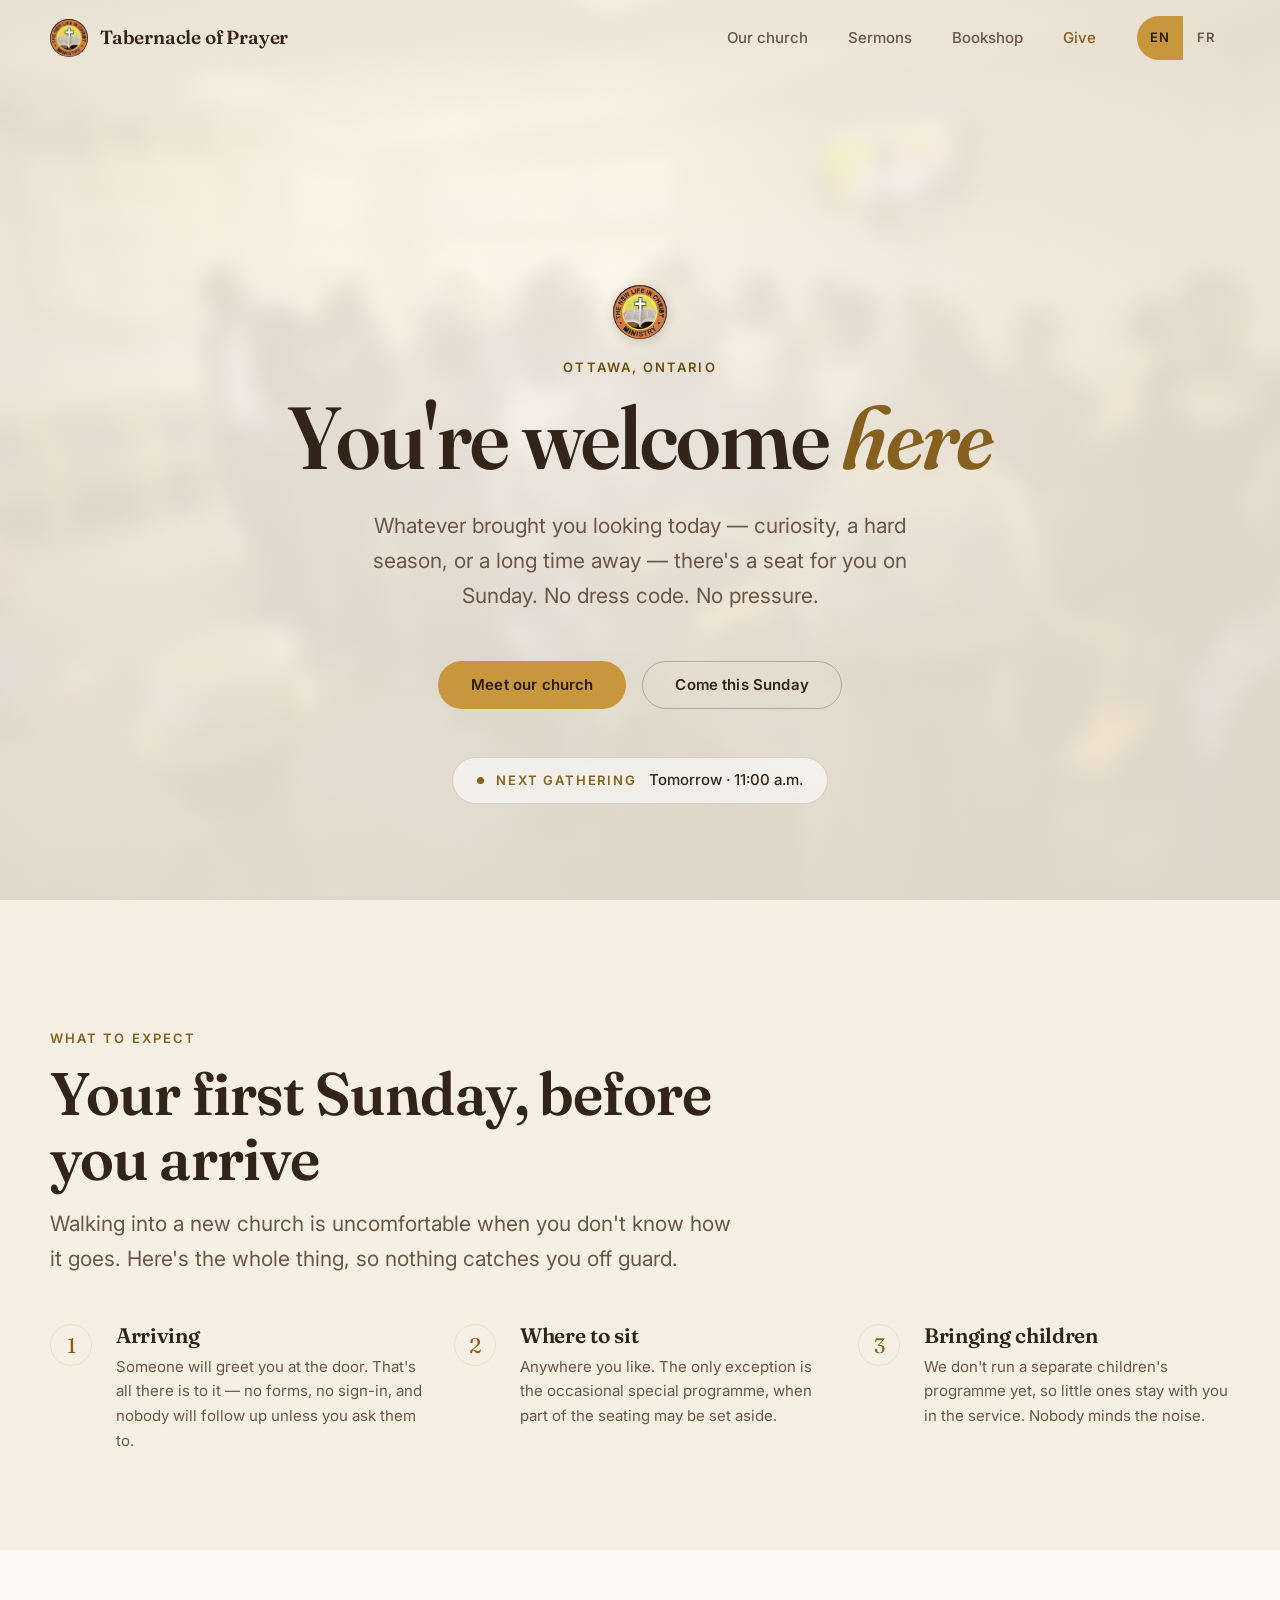
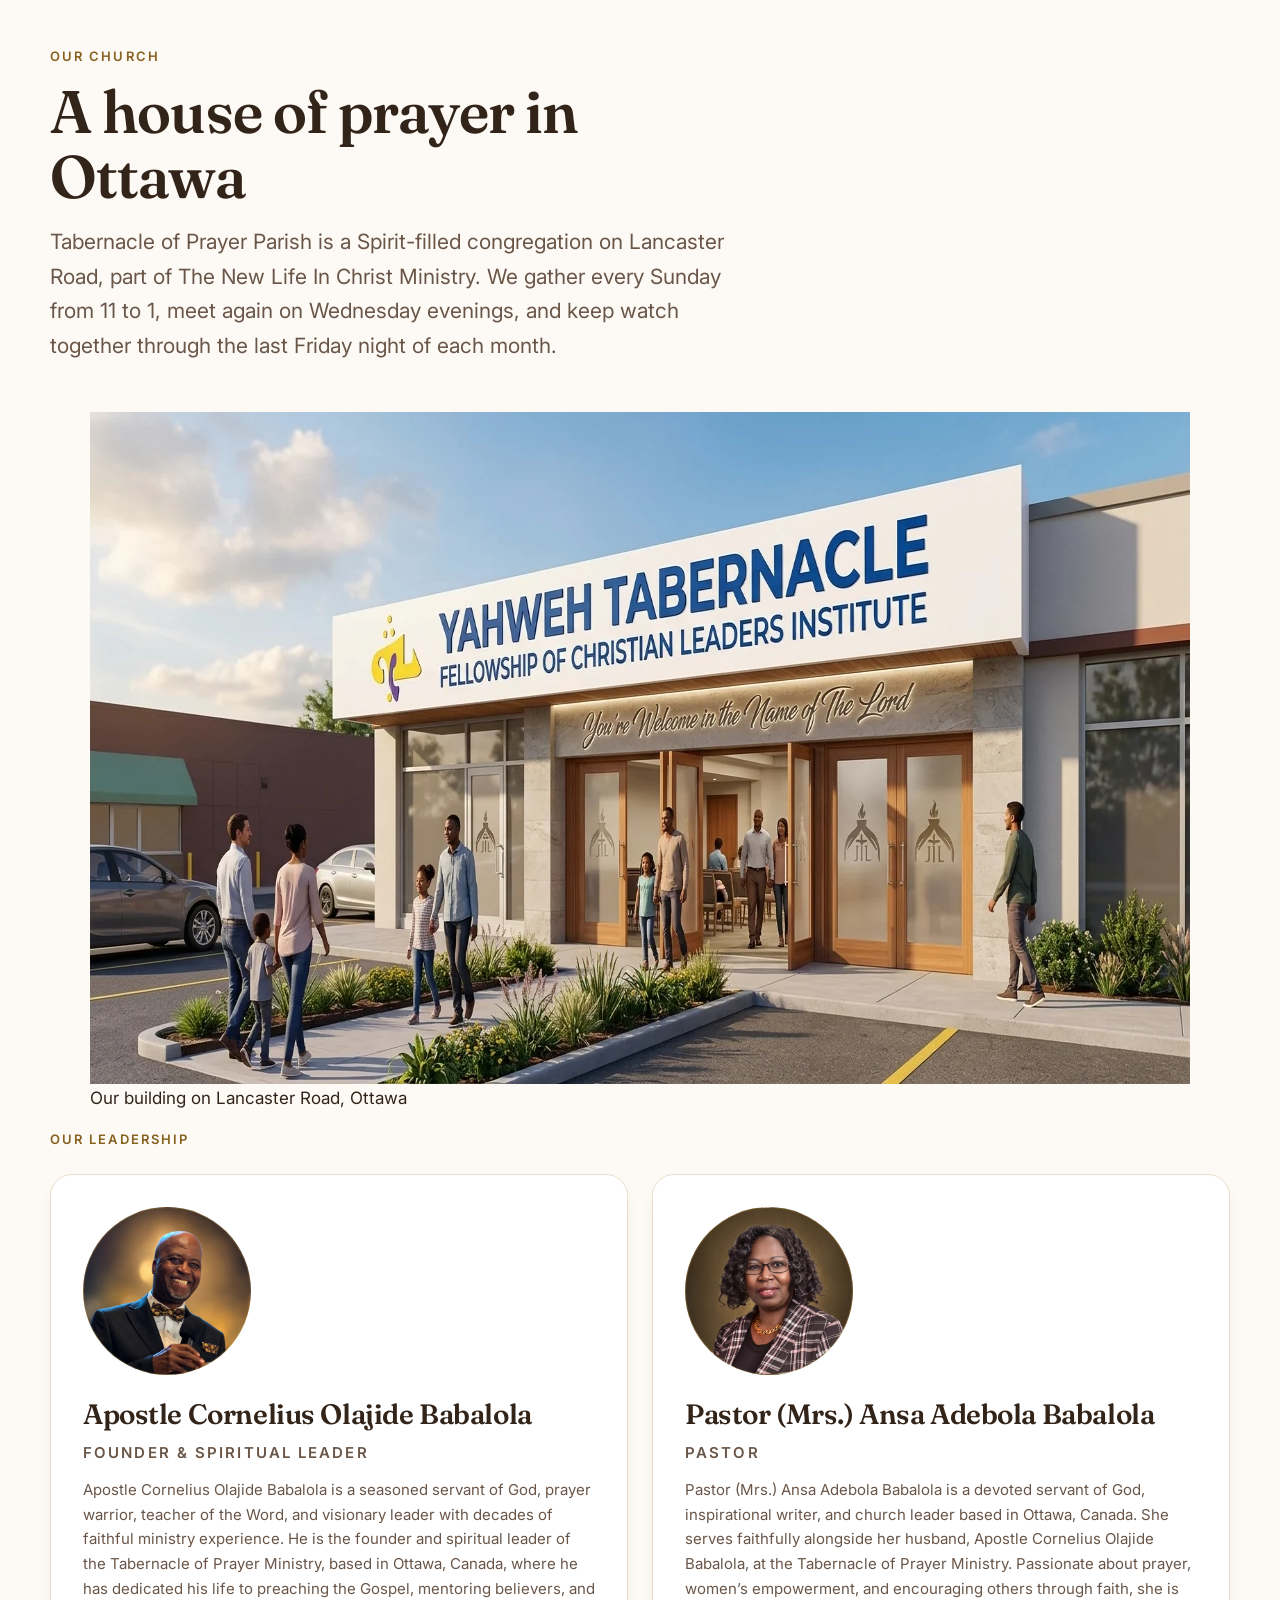
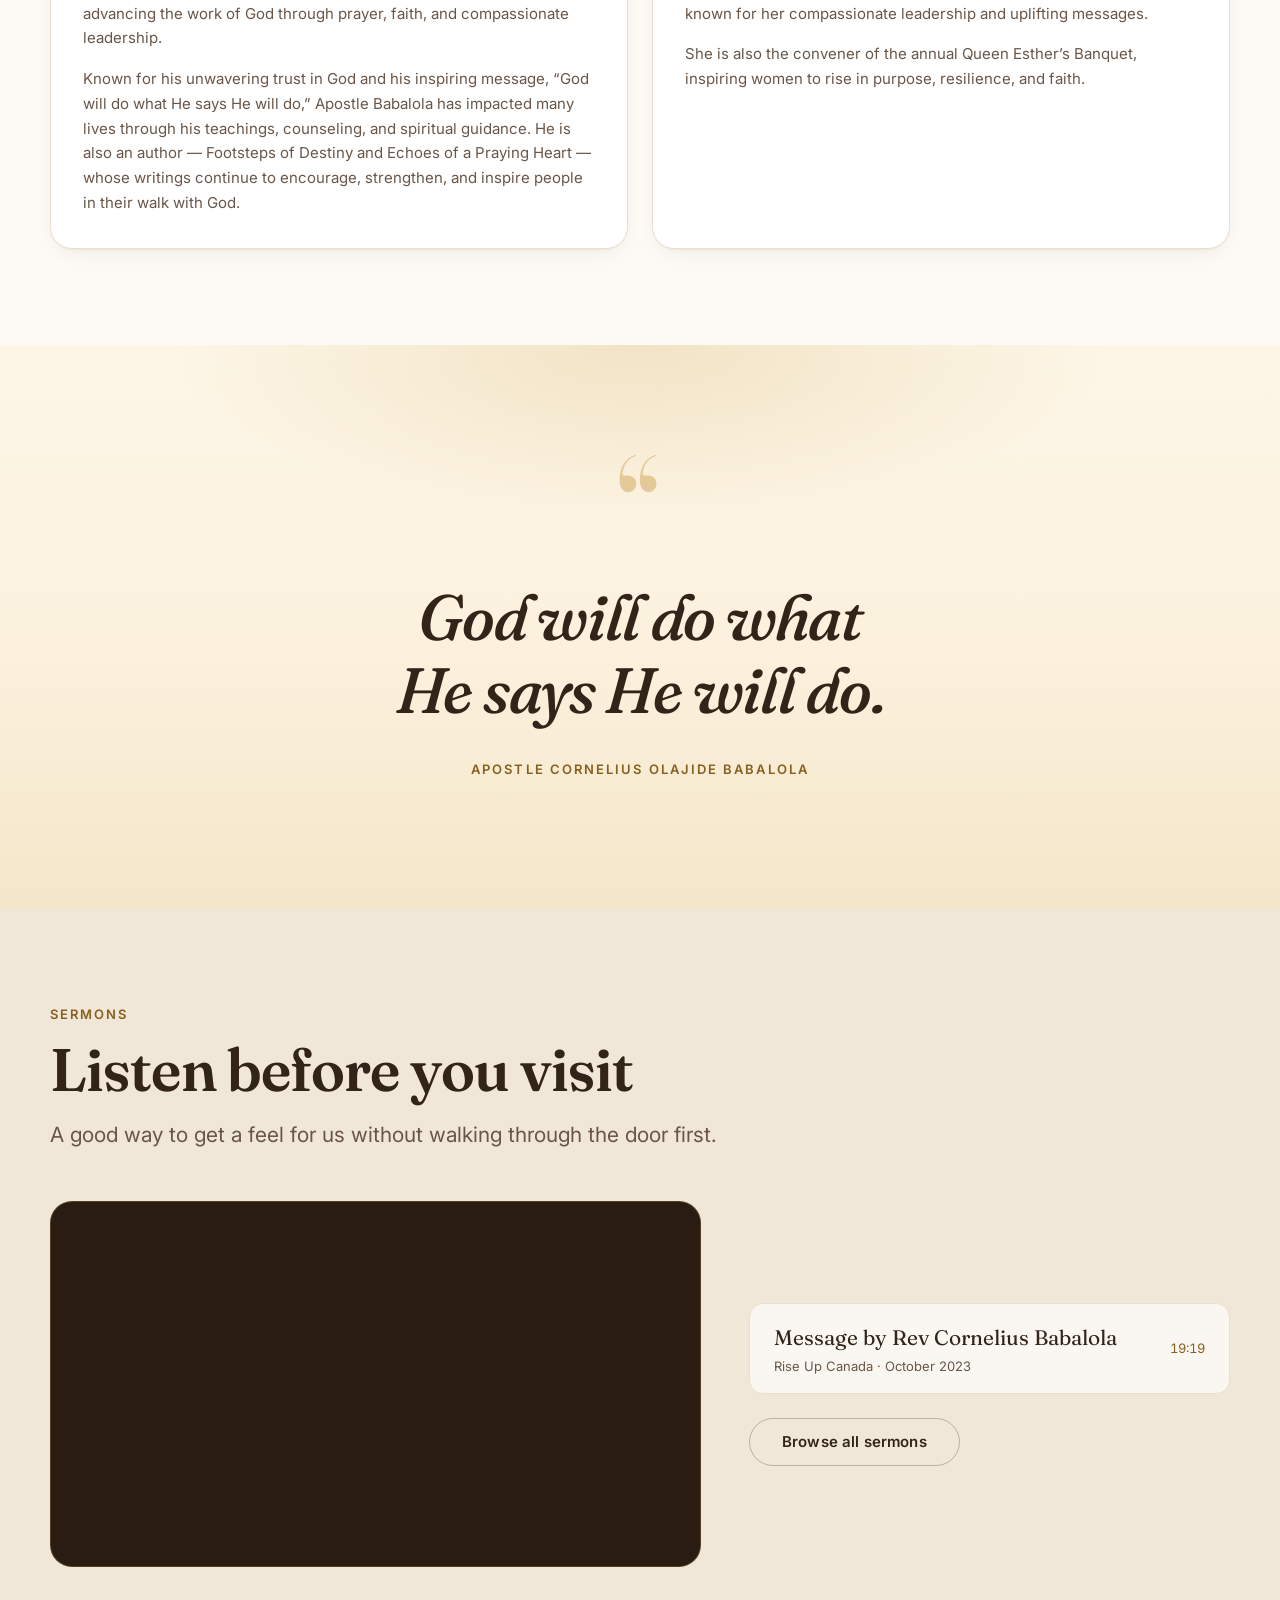
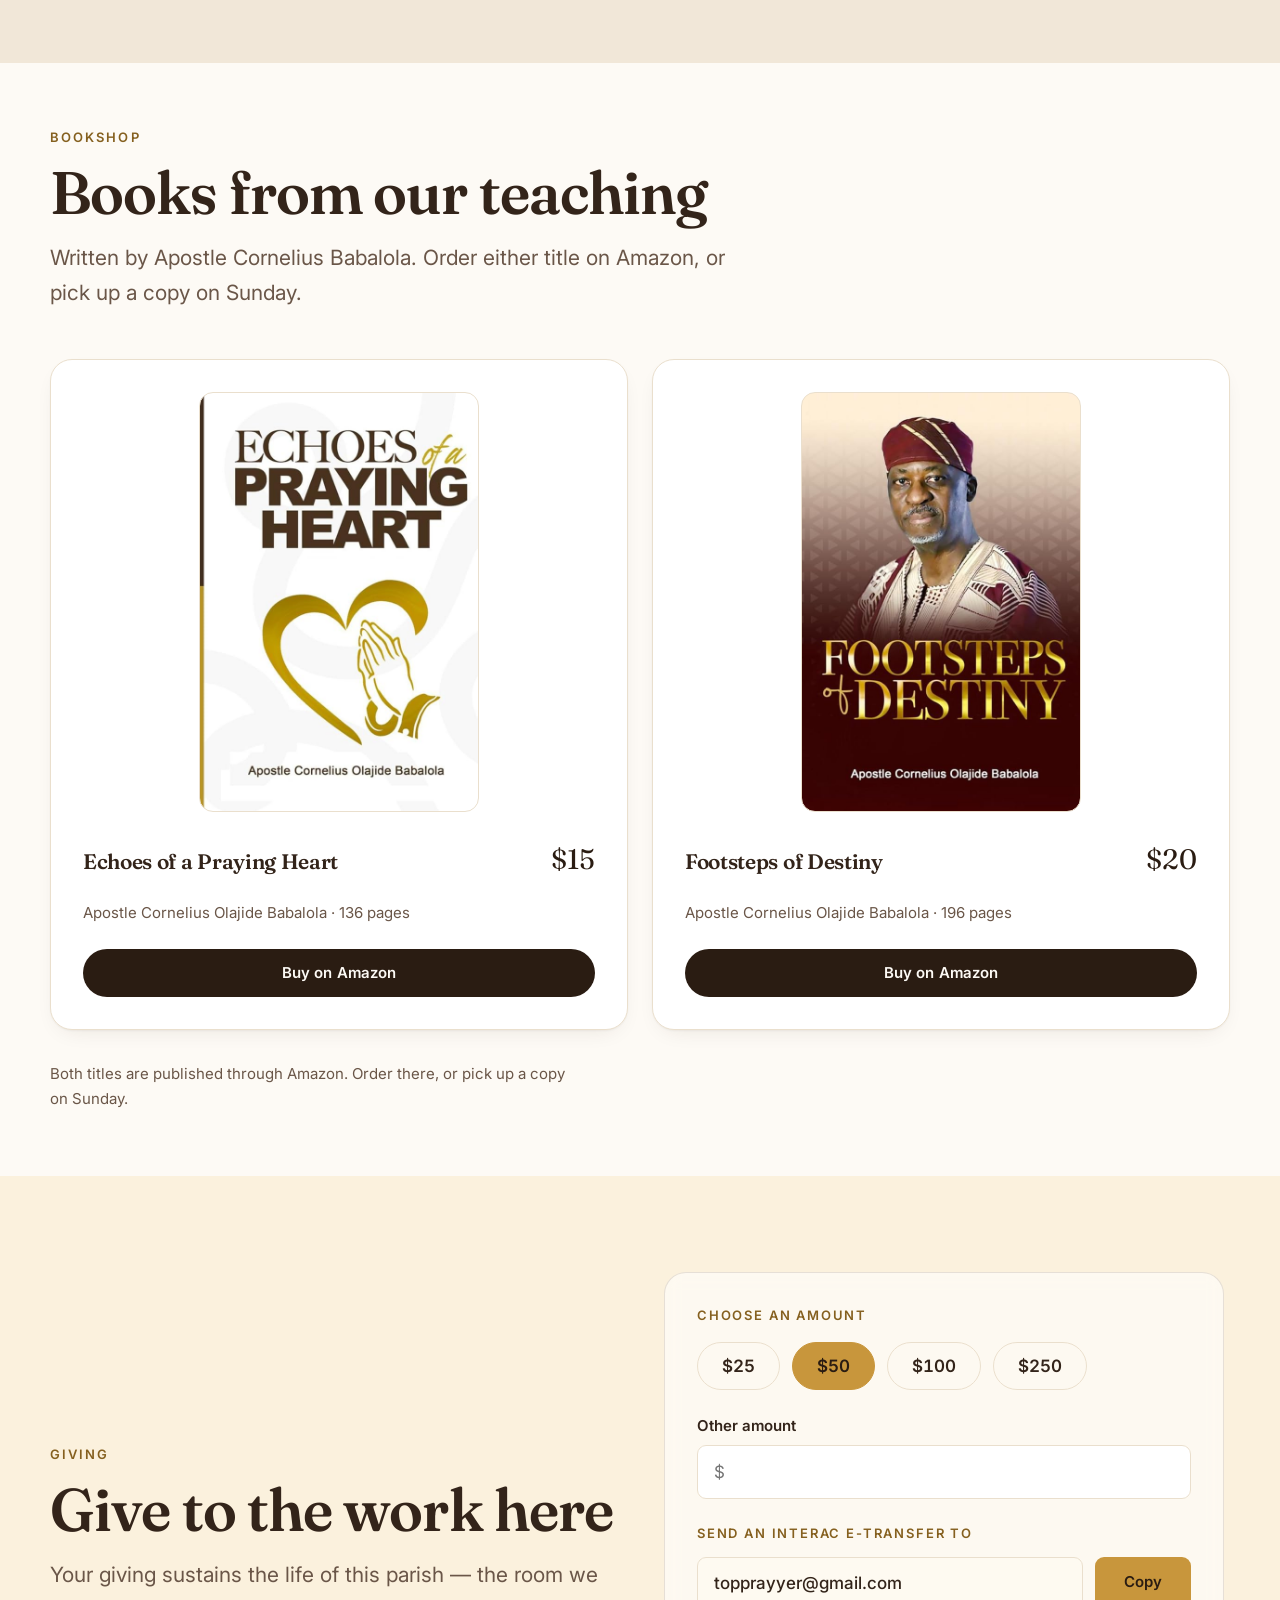
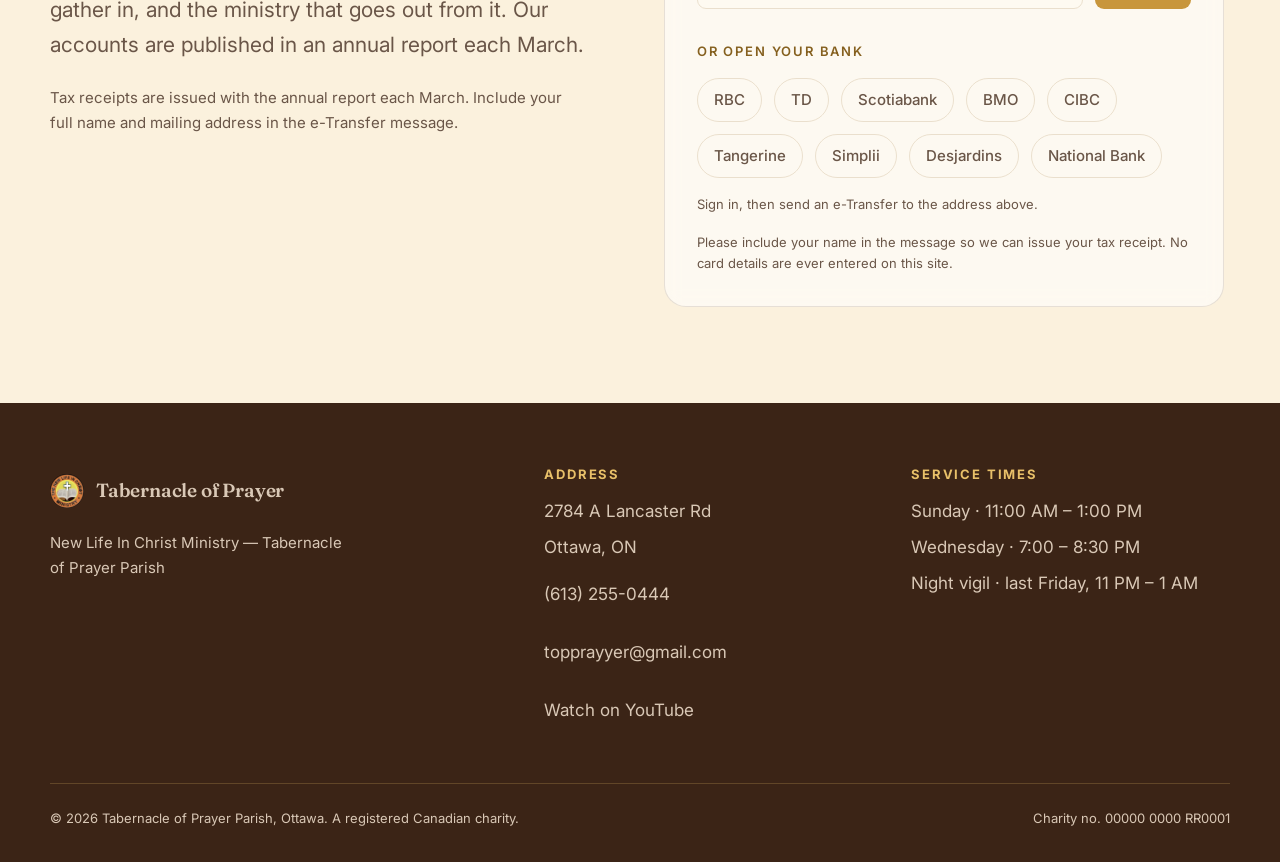
==== commit 39c7a31a: "Add the building photo to Our church" ====
--- a/index.html
+++ b/index.html
@@ -216,7 +216,7 @@
       </p>
     </div>
 
-    <p class="eyebrow" data-reveal data-i18n="about.leaders">Our leadership</p>
+    <figure class="about__building" data-reveal><img src="assets/img/building.webp" alt="The parish building on Lancaster Road, Ottawa" width="1584" height="672" loading="lazy" decoding="async"><figcaption>Our building on Lancaster Road, Ottawa</figcaption></figure> <p class="eyebrow" data-reveal data-i18n="about.leaders">Our leadership</p>
     <div class="grid grid--2" style="margin-top:var(--s-4)">
       <article class="card" data-reveal>
         <!-- Drop assets/img/pastor-1.jpg and it fills automatically. -->
--- a/assets/css/styles.css
+++ b/assets/css/styles.css
@@ -1227,3 +1227,23 @@
 /* The clip was darkened 28% to sit under light type. On a bright hero that
    reads as grey murk, so lift it and let the light scrim do the work. */
 .hero__video{ filter:saturate(.94) brightness(1.04); }
+
+/* Frosted-glass hero: the photo is blurred and washed almost out, so the type carries. */
+.hero__scrim{ background: radial-gradient(56% 42% at 50% 49%, rgba(253,250,245,.34), transparent 76%), linear-gradient(rgba(252,244,229,.88), rgba(252,244,229,.88)); }
+.hero__bg{ background-position: center 68%; filter: blur(10px) saturate(1.06); transform: scale(1.08); }
+.hero__seal{ display: none; }  /* replaced by the small sharp crest in the hero */
+.hero__content::before{ content:""; display:block; width:54px; height:54px; margin:0 auto 18px; border-radius:100px; background:url("../../brand/logo.jpg") center/cover no-repeat; box-shadow:0 2px 12px rgba(58,36,22,.20); }
+
+/* --- Review pass: small-screen headline, mask clearance, scrolled header --- */
+:root{ --t-hero: clamp(2.1rem, 6vw + 1rem, 5.5rem); }  /* floor was 2.75rem, which forced a break on narrow phones */
+.mask{ padding: 0 .28em .28em; margin-inline: -.28em; margin-bottom: -.16em; }  /* was clipping italic ink */
+.header[data-scrolled="true"]{ background: var(--anchor); border-bottom-color: rgba(232,192,105,.22); --cream:#FDFAF5; --gold-light:#E8C069; --muted-on-ink:#D9C8B6; --line-on-ink:rgba(232,192,105,.22); }
+.header[data-scrolled="true"] .nav__link:hover{ color:#FDFAF5; background:rgba(255,255,255,.10); }
+.header[data-scrolled="true"] .nav__link[aria-current="true"]{ color:#E8C069; }
+.header[data-scrolled="true"] .burger{ border-color:rgba(232,192,105,.34); }
+
+/* The rise mask must clip while the line animates in, but a clip still active
+   afterwards cuts the ink of the italic — padding alone never fixes that on iOS.
+   So: clip through the intro, then release it permanently. */
+.mask{ padding:0; margin-inline:0; margin-bottom:0; overflow:visible; clip-path:inset(-.4em -.8em 0 -.8em); animation: maskRelease 1ms linear 1900ms forwards; }
+@keyframes maskRelease{ to{ clip-path:inset(-.4em -.8em -.7em -.8em); } }
